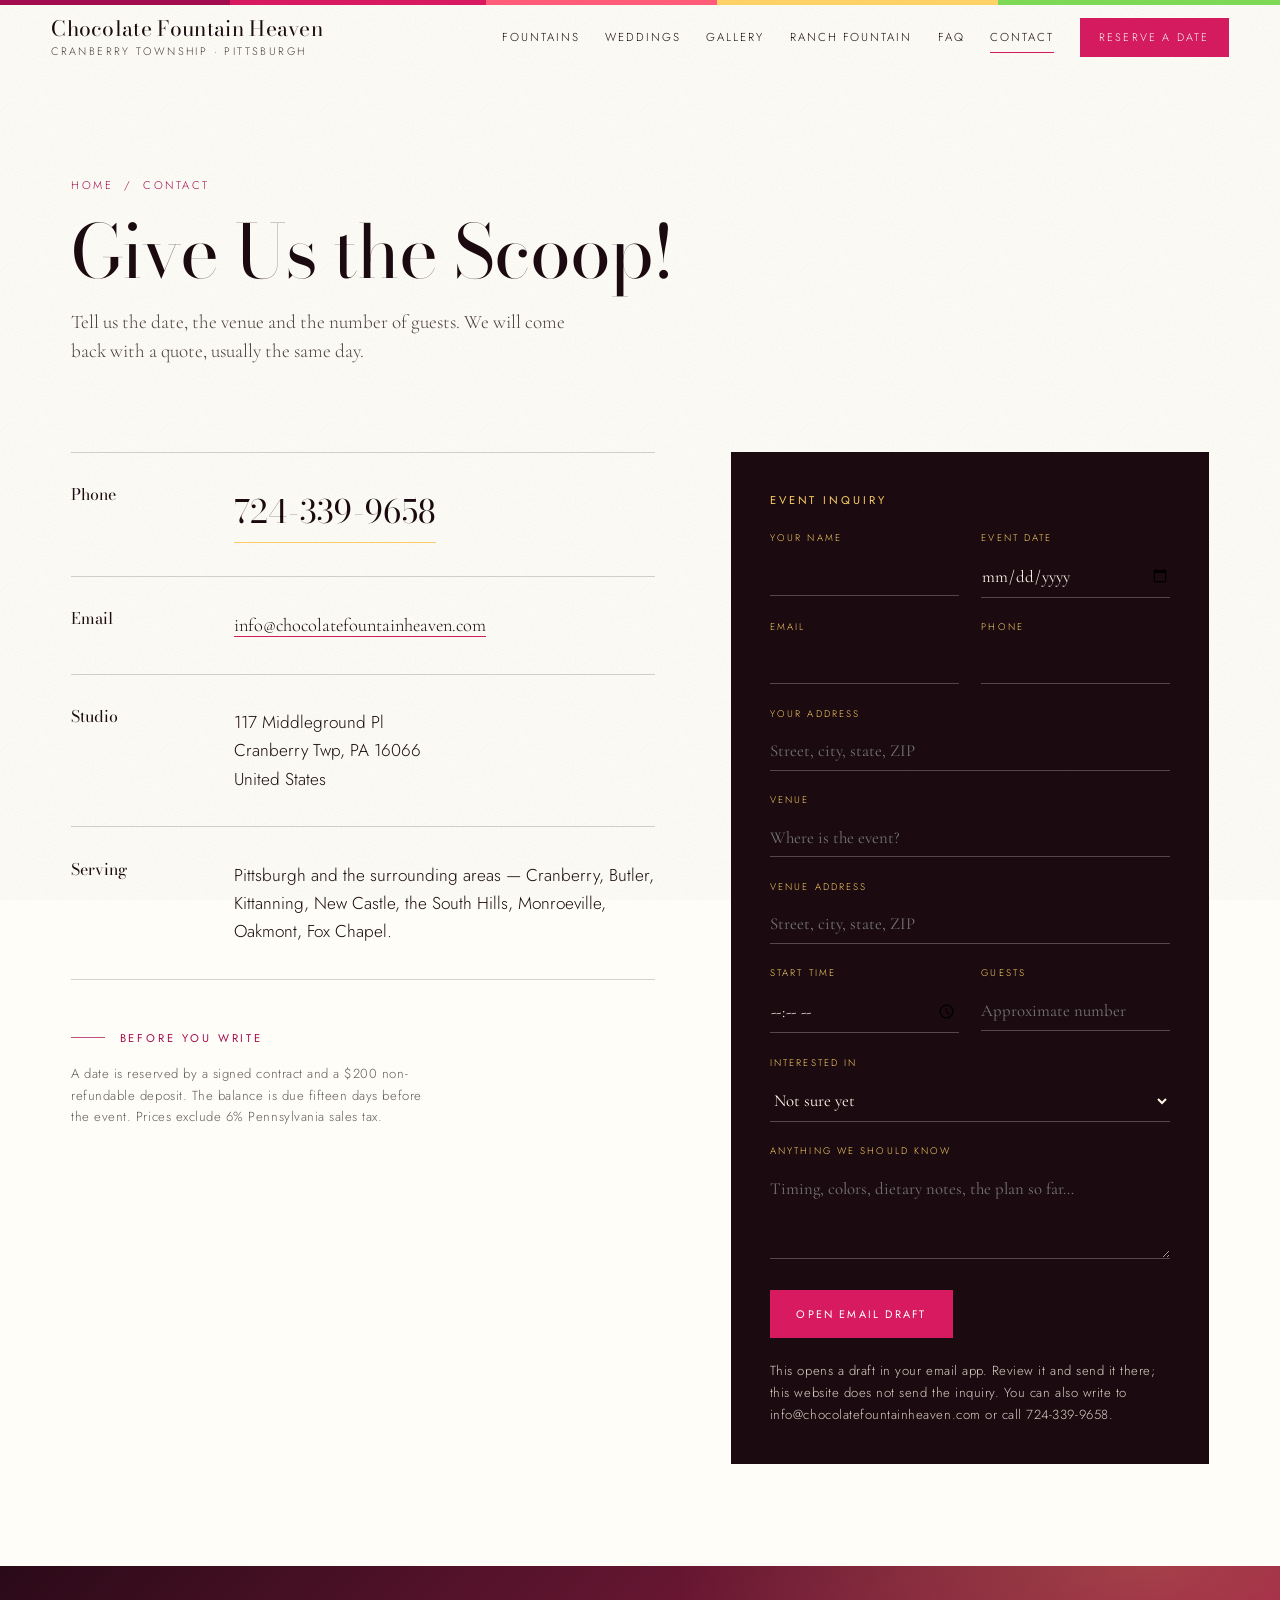
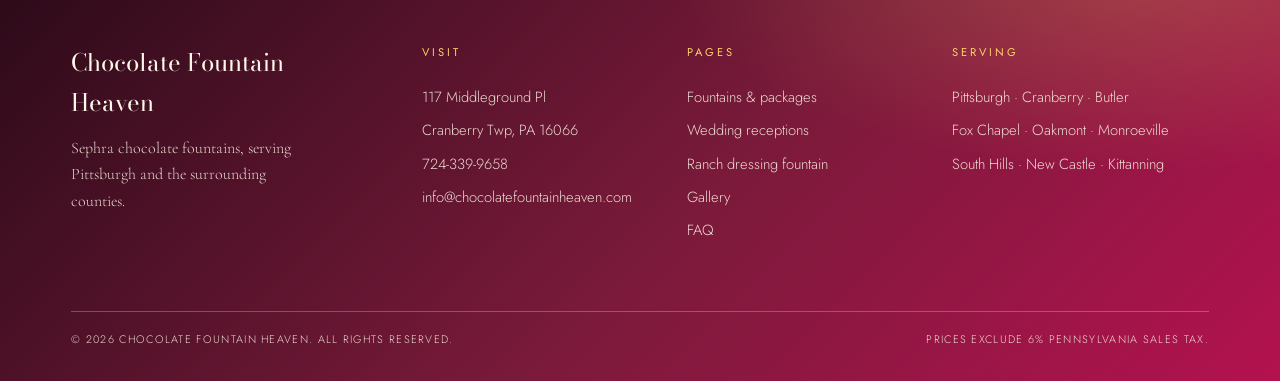
==== site/contact.html @ 4e839f83 "Merge 69d75526458b304c15969061188a8caf6bde8b10 into a447d4524aa6b1aab81d67ff12139372a838a7bb" ====
<!DOCTYPE html>
<html lang="en">
<head>
<meta charset="utf-8">
<meta name="viewport" content="width=device-width, initial-scale=1">
<title>Contact — Chocolate Fountain Heaven, Cranberry Township PA</title>
<meta name="description" content="Call 724-339-9658 or write to info@chocolatefountainheaven.com. 117 Middleground Pl, Cranberry Twp, PA 16066. Reserve a date with a signed contract and $200 deposit.">
<link rel="preconnect" href="https://fonts.googleapis.com">
<link rel="preconnect" href="https://fonts.gstatic.com" crossorigin>
<link href="https://fonts.googleapis.com/css2?family=Bodoni+Moda:ital,opsz,wght@0,6..96,400;0,6..96,500;1,6..96,400&family=Cormorant+Garamond:ital,wght@0,300;0,400;1,300;1,400&family=Jost:wght@300;400;500&display=swap" rel="stylesheet">
<link rel="stylesheet" href="css/style.css">
<link rel="stylesheet" href="css/style-2.0.css">
<link rel="stylesheet" href="css/style-2.1.css">
<link rel="icon" href="data:image/svg+xml,%3Csvg xmlns='http://www.w3.org/2000/svg' viewBox='0 0 64 64'%3E%3Crect width='64' height='64' fill='%23150d09'/%3E%3Cpath d='M32 12c8 0 14 6 14 13s-6 12-14 12-14-5-14-12 6-13 14-13zm0 6c-4 0-8 3-8 7s4 6 8 6 8-2 8-6-4-7-8-7zm0 16c5 0 9 2 9 2v16H23V36s4-2 9-2z' fill='%23cfa46a'/%3E%3C/svg%3E">
</head>
<body>
<a class="skip" href="#main">Skip to content</a>

<header class="nav" id="nav">
  <a class="wordmark" href="index.html" aria-label="Chocolate Fountain Heaven, home">
    <b>Chocolate Fountain Heaven</b>
    <span>Cranberry Township &middot; Pittsburgh</span>
  </a>
  <nav class="nav__links" aria-label="Main">
    <a href="fountains.html">Fountains</a>
    <a href="weddings.html">Weddings</a>
    <a href="gallery.html">Gallery</a>
    <a href="ranch.html">Ranch Fountain</a>
    <a href="faq.html">FAQ</a>
    <a href="contact.html" aria-current="page">Contact</a>
    <a class="nav__cta" href="contact.html">Reserve a date</a>
  </nav>
  <button class="nav__toggle" aria-label="Open menu" aria-expanded="false"><span></span></button>
</header>

<div class="drawer" aria-hidden="true">
  <button class="drawer__close" aria-label="Close menu">&times;</button>
  <a href="index.html">Home</a>
  <a href="fountains.html">Fountains</a>
  <a href="weddings.html">Weddings</a>
  <a href="gallery.html">Gallery</a>
  <a href="ranch.html">Ranch Fountain</a>
  <a href="faq.html">FAQ</a>
  <a href="contact.html">Contact</a>
  <div class="drawer__meta">724-339-9658 &middot; info@chocolatefountainheaven.com</div>
</div>
<main id="main">
  <div class="wrap pagehead">
    <div class="crumbs"><a href="index.html">Home</a> &nbsp;/&nbsp; Contact</div>
    <h1>Give Us the Scoop!</h1>
    <p class="lede">Tell us the date, the venue and the number of guests. We will come back with a quote, usually the same day.</p>
  </div>
  <section class="section" style="padding-top:0">
    <div class="wrap cta" style="align-items:start">
      <div data-reveal>
        <div class="menu" style="border-top:1px solid var(--line)">
          <div class="menu__row menu__row--contact">
            <div class="menu__name" style="font-size:1rem">Phone</div>
            <div><a class="phone-big" href="tel:+17243399658" style="font-size:clamp(1.5rem,2.6vw,2rem)">724-339-9658</a></div>
          </div>
          <div class="menu__row menu__row--contact">
            <div class="menu__name" style="font-size:1rem">Email</div>
            <div><a href="mailto:info@chocolatefountainheaven.com" style="font-family:var(--serif);font-size:1.15rem;border-bottom:1px solid var(--brass)">info@chocolatefountainheaven.com</a></div>
          </div>
          <div class="menu__row menu__row--contact">
            <div class="menu__name" style="font-size:1rem">Studio</div>
            <div><p style="margin:0">117 Middleground Pl<br>Cranberry Twp, PA 16066<br>United States</p></div>
          </div>
          <div class="menu__row menu__row--contact">
            <div class="menu__name" style="font-size:1rem">Serving</div>
            <div><p style="margin:0">Pittsburgh and the surrounding areas &mdash; Cranberry, Butler, Kittanning, New Castle, the South Hills, Monroeville, Oakmont, Fox Chapel.</p></div>
          </div>
        </div>
        <div style="margin-top:2.4rem">
          <span class="eyebrow eyebrow--line">Before you write</span>
          <p class="small" style="margin-top:1rem;color:rgba(21,13,9,.68);max-width:46ch">A date is reserved by a signed contract and a $200 non-refundable deposit. The balance is due fifteen days before the event. Prices exclude 6% Pennsylvania sales tax.</p>
        </div>
      </div>

      <div data-reveal>
        <form class="form" data-mailto style="background:var(--ink);padding:clamp(1.6rem,3vw,2.6rem);color:var(--cream)">
          <span class="eyebrow" style="color:var(--brass-lt)">Event inquiry</span>
          <div class="form__row">
            <div class="field"><label for="c-name">Your name</label><input id="c-name" name="name" type="text" required></div>
            <div class="field"><label for="c-date">Event date</label><input id="c-date" name="date" type="date"></div>
          </div>
          <div class="form__row">
            <div class="field"><label for="c-email">Email</label><input id="c-email" name="email" type="email" required></div>
            <div class="field"><label for="c-phone">Phone</label><input id="c-phone" name="phone" type="tel"></div>
          </div>
          <div class="field"><label for="c-address">Your address</label><input id="c-address" name="address" type="text" placeholder="Street, city, state, ZIP"></div>
          <div class="field"><label for="c-venue">Venue</label><input id="c-venue" name="venue" type="text" placeholder="Where is the event?"></div>
          <div class="field"><label for="c-venue-address">Venue address</label><input id="c-venue-address" name="venue-address" type="text" placeholder="Street, city, state, ZIP"></div>
          <div class="form__row">
            <div class="field"><label for="c-start">Start time</label><input id="c-start" name="start-time" type="time"></div>
            <div class="field"><label for="c-guests">Guests</label><input id="c-guests" name="guests" type="text" placeholder="Approximate number"></div>
          </div>
          <div class="field"><label for="c-fountain">Interested in</label>
            <select id="c-fountain" name="fountain">
              <option>Not sure yet</option>
              <option>19&Prime; attended fountain</option>
              <option>19&Prime; cash &amp; carry</option>
              <option>34&Prime; attended fountain</option>
              <option>44&Prime; attended Majestic (six tier)</option>
              <option>19&Prime; Ranch Dressing Fountain</option>
            </select>
          </div>
          <div class="field"><label for="c-notes">Anything we should know</label><textarea id="c-notes" name="notes" placeholder="Timing, colors, dietary notes, the plan so far…"></textarea></div>
          <button class="btn btn--solid" type="submit" style="background:var(--brass);color:var(--paper)">Open email draft</button>
          <p class="small" data-form-note style="color:rgba(244,236,221,.78);margin:0">This opens a draft in your email app. Review it and send it there; this website does not send the inquiry. You can also write to info@chocolatefountainheaven.com or call 724-339-9658.</p>
        </form>
      </div>
    </div>
  </section>

</main>
<footer class="foot">
  <div class="wrap">
    <div class="foot__grid">
      <div class="foot__brand">
        <b>Chocolate Fountain Heaven</b>
        <p>Sephra chocolate fountains, serving Pittsburgh and the surrounding counties.</p>
      </div>
      <div>
        <h4>Visit</h4>
        <ul>
          <li>117 Middleground Pl</li>
          <li>Cranberry Twp, PA 16066</li>
          <li><a href="tel:+17243399658">724-339-9658</a></li>
          <li><a href="mailto:info@chocolatefountainheaven.com">info@chocolatefountainheaven.com</a></li>
        </ul>
      </div>
      <div>
        <h4>Pages</h4>
        <ul>
          <li><a href="fountains.html">Fountains &amp; packages</a></li>
          <li><a href="weddings.html">Wedding receptions</a></li>
          <li><a href="ranch.html">Ranch dressing fountain</a></li>
          <li><a href="gallery.html">Gallery</a></li>
          <li><a href="faq.html">FAQ</a></li>
        </ul>
      </div>
      <div>
        <h4>Serving</h4>
        <ul>
          <li>Pittsburgh &middot; Cranberry &middot; Butler</li>
          <li>Fox Chapel &middot; Oakmont &middot; Monroeville</li>
          <li>South Hills &middot; New Castle &middot; Kittanning</li>
        </ul>
      </div>
    </div>
    <div class="foot__bar">
      <span>&copy; <span data-year>2026</span> Chocolate Fountain Heaven. All rights reserved.</span>
      <span>Prices exclude 6% Pennsylvania sales tax.</span>
    </div>
  </div>
</footer>
<script src="js/main.js"></script>
</body>
</html>
---- site/css/style.css ----
/* ==========================================================================
   Chocolate Fountain Heaven — editorial redesign
   Palette: espresso ink, cream paper, brass hairlines, cherry accent.
   Type: Bodoni Moda (display) / Cormorant Garamond (serif) / Jost (sans).
   ========================================================================== */

:root {
  --ink:        #150d09;
  --ink-soft:   #2a1a12;
  --cocoa:      #43261a;
  --cream:      #f4ecdd;
  --paper:      #fbf7ef;
  --brass:      #86602e;
  --brass-lt:   #cfa46a;
  --wine:       #6a2b26;
  --line:       rgba(21, 13, 9, .16);
  --line-lt:    rgba(21, 13, 9, .08);
  --line-cream: rgba(244, 236, 221, .22);

  --display: "Bodoni Moda", "Didot", "Times New Roman", serif;
  --serif:   "Cormorant Garamond", Georgia, "Times New Roman", serif;
  --sans:    "Jost", "Helvetica Neue", Arial, sans-serif;

  --wrap: 1240px;
  --pad:  clamp(1.25rem, 4vw, 4.5rem);
  --ease: cubic-bezier(.22, .61, .36, 1);
}

*, *::before, *::after { box-sizing: border-box; }

html { -webkit-text-size-adjust: 100%; scroll-behavior: smooth; }

body {
  margin: 0;
  background: var(--paper);
  color: var(--ink);
  font-family: var(--sans);
  font-weight: 300;
  font-size: clamp(1rem, .55vw + .88rem, 1.075rem);
  line-height: 1.65;
  -webkit-font-smoothing: antialiased;
  overflow-x: hidden;
}

img { max-width: 100%; display: block; }
a { color: inherit; text-decoration: none; }

::selection { background: var(--brass); color: var(--paper); }

/* ---------- grain + paper texture ---------- */
body::after {
  content: "";
  position: fixed; inset: 0;
  pointer-events: none;
  z-index: 9998;
  opacity: .22;
  background-image: url("data:image/svg+xml;utf8,<svg xmlns='http://www.w3.org/2000/svg' width='160' height='160'><filter id='n'><feTurbulence type='fractalNoise' baseFrequency='.85' numOctaves='3'/><feColorMatrix type='saturate' values='0'/></filter><rect width='160' height='160' filter='url(%23n)' opacity='.55'/></svg>");
  mix-blend-mode: multiply;
}

/* ---------- type helpers ---------- */
.eyebrow {
  font-family: var(--sans);
  font-size: .68rem;
  font-weight: 400;
  letter-spacing: .26em;
  text-transform: uppercase;
  color: var(--brass);
}
.eyebrow--line { display: inline-flex; align-items: center; gap: .9rem; }
.eyebrow--line::before {
  content: ""; width: 34px; height: 1px; background: currentColor; opacity: .7;
}

h1, h2, h3, h4 { font-family: var(--display); font-weight: 400; margin: 0; letter-spacing: -.015em; }
h1 { font-size: clamp(2.7rem, 7.2vw, 6.2rem); line-height: .94; }
h2 { font-size: clamp(2rem, 3.9vw, 3.5rem); line-height: 1.02; }
h3 { font-size: clamp(1.35rem, 1.7vw, 1.75rem); line-height: 1.15; }
p  { margin: 0 0 1.15em; }
.lede { font-family: var(--serif); font-size: clamp(1.2rem, 1.5vw, 1.45rem); line-height: 1.5; font-weight: 300; }
.small { font-size: .82rem; letter-spacing: .04em; }

/* ---------- layout ---------- */
.wrap { width: 100%; max-width: var(--wrap); margin-inline: auto; padding-inline: var(--pad); }
.section { padding-block: clamp(3.5rem, 8vw, 8rem); position: relative; }
.section--tight { padding-block: clamp(2.5rem, 5vw, 4.5rem); }
.section--dark { background: var(--ink); color: var(--cream); }
.section--cream { background: var(--cream); }

/* chapter: number in a left rail, content right */
.chapter { display: grid; grid-template-columns: 110px minmax(0, 1fr); gap: clamp(1rem, 3vw, 3.5rem); align-items: start; }
.chapter__no {
  font-family: var(--display);
  font-size: clamp(2.6rem, 4vw, 3.6rem);
  line-height: 1;
  color: transparent;
  -webkit-text-stroke: 1px var(--brass);
  opacity: .55;
  position: sticky; top: 110px;
}
.section--dark .chapter__no { -webkit-text-stroke-color: var(--brass-lt); opacity: .7; }
.chapter__head { display: flex; flex-wrap: wrap; align-items: baseline; gap: .5rem 1.4rem; margin-bottom: clamp(1.4rem, 2.5vw, 2.4rem); }
.chapter__head h2 { flex: 1 1 auto; }
.chapter__head .aside { font-family: var(--serif); font-style: italic; color: var(--cocoa); font-size: 1.05rem; }
.section--dark .chapter__head .aside { color: var(--brass-lt); }
.rule { height: 1px; background: var(--line); border: 0; margin: 0; }
.section--dark .rule { background: var(--line-cream); }

/* ---------- nav ---------- */
.nav {
  position: fixed; inset: 0 0 auto 0; z-index: 900;
  display: flex; align-items: center; justify-content: space-between;
  gap: 2rem;
  padding: 1.1rem var(--pad);
  border-bottom: 1px solid transparent;
  transition: background .4s var(--ease), border-color .4s var(--ease), padding .4s var(--ease);
  color: var(--cream);
}
.nav.is-stuck {
  background: rgba(251, 247, 239, .94);
  backdrop-filter: blur(14px) saturate(120%);
  border-bottom-color: var(--line);
  color: var(--ink);
  padding-block: .7rem;
}
.wordmark { display: flex; flex-direction: column; line-height: 1; }
.wordmark b {
  font-family: var(--display); font-weight: 400; font-size: 1.32rem;
  letter-spacing: .015em;
}
.wordmark span {
  font-size: .56rem; letter-spacing: .3em; text-transform: uppercase;
  margin-top: .45rem; opacity: .62;
}
.nav__links { display: flex; align-items: center; gap: clamp(.9rem, 2vw, 2rem); }
.nav__links a {
  font-size: .68rem; letter-spacing: .17em; text-transform: uppercase;
  padding-block: .35rem; position: relative;
}
.nav__links a::after {
  content: ""; position: absolute; left: 0; right: 0; bottom: 0; height: 1px;
  background: var(--brass); transform: scaleX(0); transform-origin: left;
  transition: transform .45s var(--ease);
}
.nav__links a:hover::after, .nav__links a[aria-current="page"]::after { transform: scaleX(1); }
.nav__cta {
  border: 1px solid currentColor; padding: .62rem 1.15rem !important;
  font-size: .64rem !important; letter-spacing: .2em !important;
  transition: background .35s var(--ease), color .35s var(--ease), border-color .35s;
}
.nav__cta::after { display: none; }
.nav__cta:hover { background: var(--brass); border-color: var(--brass); color: var(--paper); }
.nav.is-stuck .nav__cta:hover { color: var(--paper); }
.nav__phone { font-family: var(--serif); font-size: .98rem; letter-spacing: .03em; }

.nav__toggle {
  display: none; width: 42px; height: 42px; border: 1px solid currentColor;
  background: none; color: inherit; cursor: pointer; padding: 0;
  align-items: center; justify-content: center;
}
.nav__toggle span { display: block; width: 18px; height: 1px; background: currentColor; position: relative; }
.nav__toggle span::before, .nav__toggle span::after {
  content: ""; position: absolute; left: 0; width: 18px; height: 1px; background: currentColor;
}
.nav__toggle span::before { top: -5px; }
.nav__toggle span::after  { top: 5px; }

.drawer {
  position: fixed; inset: 0; z-index: 950; background: var(--ink); color: var(--cream);
  display: flex; flex-direction: column; justify-content: center; gap: .4rem;
  padding: 2rem var(--pad);
  transform: translateY(-100%); visibility: hidden;
  transition: transform .5s var(--ease), visibility 0s .5s;
}
.drawer.is-open { transform: translateY(0); visibility: visible; transition: transform .5s var(--ease); }
.drawer a {
  font-family: var(--display); font-size: clamp(1.9rem, 7vw, 2.9rem);
  padding-block: .3rem; border-bottom: 1px solid var(--line-cream);
}
.drawer__close {
  position: absolute; top: 1.2rem; right: var(--pad);
  background: none; border: 0; color: var(--cream); font-size: 2rem; cursor: pointer;
}
.drawer__meta { margin-top: 2rem; font-family: var(--serif); font-size: 1.1rem; color: var(--brass-lt); }

/* ---------- hero ---------- */
.hero {
  position: relative; min-height: 100svh; display: flex; align-items: flex-end;
  color: var(--cream); overflow: hidden; background: var(--ink);
}
.hero__media { position: absolute; inset: 0; }
.hero__media img { width: 100%; height: 100%; object-fit: cover; object-position: 50% 42%; }
/* home hero: fading photo rotation (client request, STE-553) */
.hero__slides img { position: absolute; inset: 0; opacity: 0; transition: opacity .9s var(--ease); }
.hero__slides img.is-active { opacity: 1; }
@media (prefers-reduced-motion: reduce) { .hero__slides img { transition: none; } }
/* Two client photos are only 946-955 px wide. Stretched across a 1920 px
   screen they were enlarged about 2x and read as pixelated (STE-628). They
   stay in the rotation where they are sharp (phones, tablets) and sit out the
   wide-screen rotation until Gerra sends larger files. */
@media (min-width: 1080px) { .hero__slide--small { display: none; } }
.hero__media::after {
  content: ""; position: absolute; inset: 0;
  background:
    linear-gradient(100deg, rgba(15,8,5,.94) 0%, rgba(15,8,5,.82) 38%, rgba(15,8,5,.42) 66%, rgba(15,8,5,.55) 100%),
    radial-gradient(120% 90% at 80% 10%, rgba(166,124,66,.16), transparent 60%);
}
.hero__inner {
  position: relative; width: 100%; max-width: var(--wrap); margin-inline: auto;
  padding: 0 var(--pad) clamp(2rem, 5vw, 4rem);
  display: grid; grid-template-columns: minmax(0, 1fr) 220px; gap: 2rem; align-items: end;
}
.hero__copy { max-width: 42ch; padding-bottom: .5rem; }
.hero h1 { margin: .9rem 0 1.2rem; }
.hero h1 em { font-style: italic; color: var(--brass-lt); }
.hero p { color: rgba(244,236,221,.82); max-width: 40ch; }
.hero__actions { display: flex; flex-wrap: wrap; gap: .9rem 1.4rem; align-items: center; margin-top: 2rem; }

.hero__rail { border-left: 1px solid var(--line-cream); padding-left: 1.4rem; text-align: left; }
.hero__rail .mono { font-size: .6rem; letter-spacing: .3em; text-transform: uppercase; color: var(--brass-lt); }
.hero__rail p { font-family: var(--serif); font-size: .98rem; color: rgba(244,236,221,.6); margin-top: .7rem; }

.hero__strip {
  position: relative; border-top: 1px solid var(--line-cream);
  background: rgba(15,8,5,.55); backdrop-filter: blur(6px);
}
.hero__strip ul {
  max-width: var(--wrap); margin-inline: auto; padding: .95rem var(--pad);
  list-style: none; display: flex; flex-wrap: wrap; gap: .6rem 2.4rem; margin-block: 0;
  font-size: .62rem; letter-spacing: .22em; text-transform: uppercase;
  color: rgba(244,236,221,.55);
}
.hero__strip li { display: flex; align-items: center; gap: .7rem; }
.hero__strip li::before { content: ""; width: 4px; height: 4px; border-radius: 50%; background: var(--brass); }

/* ---------- buttons ---------- */
.btn {
  display: inline-flex; align-items: center; gap: .7rem;
  font-family: var(--sans); font-size: .68rem; letter-spacing: .2em;
  text-transform: uppercase; padding: .95rem 1.6rem;
  border: 1px solid var(--brass); color: var(--ink);
  background: transparent; cursor: pointer;
  transition: background .4s var(--ease), color .4s var(--ease), border-color .4s;
}
.btn:hover { background: var(--brass); color: var(--paper); }
.btn--solid { background: var(--brass); color: var(--paper); border-color: var(--brass); }
.btn--solid:hover { background: var(--wine); border-color: var(--wine); }
.btn--light { border-color: var(--line-cream); color: var(--cream); }
.btn--light:hover { background: var(--cream); color: var(--ink); border-color: var(--cream); }
.link-u {
  font-size: .7rem; letter-spacing: .2em; text-transform: uppercase;
  border-bottom: 1px solid var(--brass); padding-bottom: .35rem; color: var(--ink);
}
.link-u:hover { color: var(--wine); border-color: var(--wine); }
.section--dark .link-u { color: var(--brass-lt); border-color: var(--brass-lt); }

/* ---------- definition / pull quote ---------- */
.defn { display: grid; grid-template-columns: minmax(0,1fr) minmax(0,1.15fr); gap: clamp(2rem,6vw,6rem); align-items: center; }
.defn blockquote { margin: 0; }
.defn blockquote p {
  font-family: var(--serif); font-size: clamp(1.7rem, 3.2vw, 2.9rem);
  line-height: 1.22; font-weight: 300; letter-spacing: -.01em; margin: 0;
}
.defn blockquote em { color: var(--wine); }
.defn cite {
  display: block; margin-top: 1.6rem; font-family: var(--sans); font-style: normal;
  font-size: .64rem; letter-spacing: .26em; text-transform: uppercase; color: var(--brass);
}
.defn__body p:first-child::first-letter {
  font-family: var(--display); font-size: 3.4em; float: left; line-height: .82;
  padding: .12em .12em 0 0; color: var(--wine);
}

/* ---------- feature (image + text) ---------- */
.feature { display: grid; grid-template-columns: 1.05fr .95fr; gap: clamp(1.6rem, 5vw, 5rem); align-items: center; }
.feature--flip .feature__media { order: 2; }
.feature__media { position: relative; }
.feature__media img { width: 100%; height: clamp(340px, 52vw, 620px); object-fit: cover; }
.feature .feature__media--portrait img { height: auto; aspect-ratio: 4 / 5; object-fit: cover; }
@media (max-width: 820px) {
  .feature__media--portrait { max-width: 448px; margin-inline: auto; }
}
.feature__media::before {
  content: ""; position: absolute; inset: -14px -14px auto auto; width: 120px; height: 120px;
  border-top: 1px solid var(--brass); border-right: 1px solid var(--brass); z-index: 2;
}
.feature__cap {
  position: absolute; left: 0; bottom: 0; background: var(--paper);
  padding: .7rem 1.1rem; font-size: .6rem; letter-spacing: .22em; text-transform: uppercase;
  color: var(--cocoa);
}
.feature h2 { margin-bottom: 1.2rem; }
.feature h2 em { font-style: italic; color: var(--wine); }

/* ---------- stats / venue band ---------- */
.band { border-block: 1px solid var(--line); overflow: hidden; background: var(--cream); }
.band__track {
  display: flex; gap: 3.5rem; white-space: nowrap; padding-block: 1.05rem;
  animation: slide 42s linear infinite;
  font-family: var(--serif); font-size: .95rem; letter-spacing: .16em;
  text-transform: uppercase; color: var(--cocoa); opacity: .78;
}
.band__track span { display: inline-flex; align-items: center; gap: 3.5rem; }
.band__track span::after { content: "·"; color: var(--brass); }
@keyframes slide { from { transform: translateX(0); } to { transform: translateX(-50%); } }
@media (prefers-reduced-motion: reduce) { .band__track { animation: none; } }

/* ---------- menu list (fountains) ---------- */
.menu { border-top: 1px solid var(--line); }
.menu__row {
  display: grid; grid-template-columns: minmax(0, .95fr) minmax(0, 1.35fr) auto;
  gap: clamp(1rem, 3vw, 3rem); align-items: start;
  padding: clamp(1.3rem, 2.6vw, 2.1rem) 0;
  border-bottom: 1px solid var(--line);
  transition: background .4s var(--ease), padding-left .4s var(--ease);
}
.menu__row:hover { background: rgba(166,124,66,.055); padding-left: 1rem; }
.menu__name { font-family: var(--display); font-size: clamp(1.2rem, 1.9vw, 1.6rem); line-height: 1.1; }
.menu__name small {
  display: block; font-family: var(--sans); font-size: .58rem; letter-spacing: .24em;
  text-transform: uppercase; color: var(--brass); margin-top: .55rem;
}
.menu__desc { font-size: .95rem; color: rgba(21,13,9,.78); margin: 0; }
.menu__price { font-family: var(--serif); font-style: italic; font-size: 1.25rem; white-space: nowrap; color: var(--wine); }

/* ---------- dipper menu ---------- */
.dippers { columns: 2; column-gap: clamp(2rem, 6vw, 5rem); }
.dippers ul { list-style: none; margin: 0; padding: 0; }
.dippers li {
  display: flex; align-items: baseline; gap: .5rem;
  font-family: var(--serif); font-size: 1.12rem; padding-block: .5rem;
  border-bottom: 1px solid var(--line-lt); break-inside: avoid;
}
.dippers li::after { content: ""; flex: 1; border-bottom: 1px dotted rgba(21,13,9,.25); order: 2; }
.dippers li span:last-child { order: 3; font-family: var(--sans); font-size: .62rem; letter-spacing: .2em; text-transform: uppercase; color: var(--brass); }
.dippers li span:first-child { order: 1; }

/* ---------- steps ---------- */
.steps { display: grid; grid-template-columns: repeat(4, 1fr); border-top: 1px solid var(--line-cream); }
.steps > div { padding: 2rem 1.6rem 2.2rem 0; border-right: 1px solid var(--line-cream); }
.steps > div:last-child { border-right: 0; }
.steps .n { font-family: var(--serif); font-style: italic; font-size: 1.05rem; color: var(--brass-lt); }
.steps h3 { margin: .8rem 0 .7rem; color: var(--cream); }
.steps p { font-size: .9rem; color: rgba(244,236,221,.66); margin: 0; }

/* ---------- gallery ---------- */
/* A strict 4:5 plate rhythm, with two wide plates for the eye to rest on.
   Every photograph is cropped by the same rule, so mismatched phone photos
   stop fighting each other on the page. */
.plates { display: grid; grid-template-columns: repeat(3, minmax(0, 1fr)); grid-auto-flow: dense; gap: clamp(.9rem, 2vw, 1.8rem); }
.plates figure { margin: 0; position: relative; }
.plates .plate { position: relative; overflow: hidden; cursor: zoom-in; aspect-ratio: 4 / 5; background: var(--cream); }
.plates .plate--wide { grid-column: span 2; aspect-ratio: 8 / 5; }
.plates img { width: 100%; height: 100%; object-fit: cover; transition: transform 1.2s var(--ease), filter .6s var(--ease); }
.plates .plate:hover img { transform: scale(1.035); }
.plates figcaption {
  display: flex; align-items: baseline; justify-content: space-between; gap: 1rem;
  padding-top: .7rem;
  font-size: .56rem; letter-spacing: .22em; text-transform: uppercase; color: var(--brass);
}
.plates figcaption span:last-child { color: rgba(21,13,9,.42); letter-spacing: .12em; }

/* contact page: label/value rows that must collapse on small screens */
.menu__row--contact { grid-template-columns: 140px minmax(0, 1fr); gap: 1.4rem; }
.menu__row--contact a { overflow-wrap: anywhere; }

@media (max-width: 820px) {
  .plates { grid-template-columns: repeat(2, minmax(0, 1fr)); }
  .plates .plate--wide { grid-column: span 2; }
  .menu__row--contact { grid-template-columns: 1fr; gap: .35rem; }
}
@media (max-width: 520px) {
  .plates { grid-template-columns: 1fr; }
  .plates .plate--wide { grid-column: auto; aspect-ratio: 4 / 5; }
}

/* lightbox */
.lb { position: fixed; inset: 0; z-index: 990; background: rgba(12,7,4,.95); display: none; align-items: center; justify-content: center; padding: 4vw; }
.lb.is-open { display: flex; }
.lb img { max-width: 100%; max-height: 86vh; object-fit: contain; }
.lb button { position: absolute; background: none; border: 0; color: var(--cream); font-size: 2.2rem; cursor: pointer; font-family: var(--serif); }
.lb__close { top: 1.4rem; right: 1.8rem; }
.lb__prev  { left: 1.4rem; top: 50%; transform: translateY(-50%); }
.lb__next  { right: 1.4rem; top: 50%; transform: translateY(-50%); }

/* ---------- FAQ ---------- */
.faq { display: grid; grid-template-columns: minmax(0, .8fr) minmax(0, 1.6fr); gap: clamp(2rem, 6vw, 6rem); align-items: start; }
.faq__side { position: sticky; top: 120px; }
.faq__side h2 { margin-bottom: 1rem; }
.faq__item { border-top: 1px solid var(--line); padding: 1.7rem 0; display: grid; grid-template-columns: 56px minmax(0,1fr); gap: 1rem; }
.faq__item:last-child { border-bottom: 1px solid var(--line); }
.faq__item .q-n { font-family: var(--serif); font-style: italic; color: var(--brass); font-size: 1rem; }
.faq__item h3 { margin-bottom: .7rem; }
.faq__item p { font-size: .95rem; color: rgba(21,13,9,.78); margin: 0; }

/* ---------- CTA / contact ---------- */
.cta { display: grid; grid-template-columns: 1.1fr .9fr; gap: clamp(2rem, 6vw, 6rem); align-items: end; }
.cta h2 { font-size: clamp(2.2rem, 5vw, 4.2rem); line-height: .98; }
.cta h2 em { font-style: italic; color: var(--brass-lt); }
.phone-big {
  font-family: var(--display); font-size: clamp(1.7rem, 3.4vw, 2.6rem);
  letter-spacing: .01em; display: inline-block; border-bottom: 1px solid var(--brass);
  padding-bottom: .15rem;
}
.phone-big:hover { color: var(--brass-lt); }

/* ---------- form ---------- */
.form { display: grid; gap: 1.4rem; }
.form__row { display: grid; grid-template-columns: 1fr 1fr; gap: 1.4rem; }
.field { position: relative; }
.field label {
  display: block; font-size: .6rem; letter-spacing: .22em; text-transform: uppercase;
  color: var(--brass); margin-bottom: .55rem;
}
.field input, .field textarea, .field select {
  width: 100%; background: transparent; border: 0; border-bottom: 1px solid var(--line-cream);
  color: var(--cream); font-family: var(--serif); font-size: 1.05rem; padding: .55rem 0;
  outline: none; border-radius: 0;
}
.field select option { color: var(--ink); }
.field input:focus, .field textarea:focus, .field select:focus { border-bottom-color: var(--brass-lt); }
.field textarea { min-height: 90px; resize: vertical; }
.form .btn { justify-self: start; }

/* ---------- footer ---------- */
.foot { background: var(--ink); color: rgba(244,236,221,.72); padding-block: clamp(3rem,6vw,5rem) 2rem; }
.foot__grid { display: grid; grid-template-columns: 1.4fr 1fr 1fr 1.2fr; gap: clamp(2rem,4vw,4rem); }
.foot h4 { font-family: var(--sans); font-size: .6rem; letter-spacing: .26em; text-transform: uppercase; color: var(--brass-lt); margin-bottom: 1.2rem; font-weight: 400; }
.foot ul { list-style: none; margin: 0; padding: 0; }
.foot li { padding-block: .28rem; font-size: .92rem; }
.foot a:hover { color: var(--brass-lt); }
.foot__brand b { font-family: var(--display); font-size: 1.5rem; font-weight: 400; color: var(--cream); display: block; }
.foot__brand p { font-family: var(--serif); font-size: 1rem; margin-top: .8rem; max-width: 30ch; }
.foot__bar {
  margin-top: clamp(2.5rem,5vw,4rem); padding-top: 1.2rem; border-top: 1px solid var(--line-cream);
  display: flex; flex-wrap: wrap; justify-content: space-between; gap: .8rem;
  font-size: .62rem; letter-spacing: .12em; text-transform: uppercase; color: rgba(244,236,221,.45);
}

/* ---------- page head (inner pages) ---------- */
.pagehead { padding-top: clamp(8rem, 14vw, 11rem); padding-bottom: clamp(2.5rem,5vw,4rem); }
.pagehead h1 { font-size: clamp(2.4rem, 6vw, 4.6rem); max-width: 22ch; }
.pagehead .lede { max-width: 56ch; margin-top: 1.4rem; color: rgba(21,13,9,.75); }
.crumbs { font-size: .6rem; letter-spacing: .22em; text-transform: uppercase; color: var(--brass); margin-bottom: 1.4rem; }
.crumbs a:hover { color: var(--wine); }

/* ---------- reveal ---------- */
[data-reveal] { opacity: 0; transform: translateY(18px); transition: opacity 1s var(--ease), transform 1s var(--ease); }
[data-reveal].is-in { opacity: 1; transform: none; }
@media (prefers-reduced-motion: reduce) {
  [data-reveal] { opacity: 1; transform: none; transition: none; }
  html { scroll-behavior: auto; }
}

/* ---------- responsive ---------- */
@media (max-width: 1080px) {
  .nav__links { display: none; }
  .nav__toggle { display: inline-flex; }
  .hero__inner { grid-template-columns: 1fr; }
  .hero__rail { display: none; }
  .steps { grid-template-columns: repeat(2, 1fr); }
  .steps > div:nth-child(2) { border-right: 0; }
  .steps > div { border-bottom: 1px solid var(--line-cream); }
  .foot__grid { grid-template-columns: 1fr 1fr; }
}
@media (max-width: 820px) {
  .chapter { grid-template-columns: 1fr; }
  .chapter__no { position: static; font-size: 2rem; margin-bottom: .4rem; }
  .defn, .feature, .cta, .faq { grid-template-columns: 1fr; }
  .feature--flip .feature__media { order: 0; }
  .feature__media img { height: 62vw; }
  .menu__row { grid-template-columns: 1fr; gap: .55rem; }
  .menu__price { margin-top: .4rem; }
  .masonry { columns: 2; }
  .faq__side { position: static; }
  .dipper, .dippers { columns: 1; }
  .dippers { columns: 1; }
  .hero__strip ul { font-size: .56rem; gap: .5rem 1.2rem; }
}
@media (max-width: 520px) {
  .masonry { columns: 1; }
  .foot__grid { grid-template-columns: 1fr; }
  .form__row { grid-template-columns: 1fr; }
  .steps { grid-template-columns: 1fr; }
  .steps > div { border-right: 0; }
}

/* ---------- legibility pass (QA 2026-11) ----------
   Header sat cream-on-cream on every inner page because .nav defaults to
   var(--cream); only the home hero is dark enough. Default to ink and opt
   into the over-hero treatment per page. */
.nav { color: var(--ink); }
.nav.nav--over { color: var(--cream); }
.nav.nav--over.is-stuck { color: var(--ink); }
.nav.nav--over .nav__toggle { border-color: currentColor; }

/* Micro-labels were rendering at 8.96-9.92px, below a comfortable floor. */
.wordmark span { font-size: .68rem; letter-spacing: .22em; opacity: .78; }
.nav__links a { font-size: .72rem; }
.nav__cta { font-size: .68rem !important; }
.hero__rail .mono,
.hero__strip ul,
.label, .eyebrow,
.crumbs,
.foot h4,
.menu__label,
.dippers li span:last-child,
.detail__label { font-size: .7rem !important; }
.foot__legal { font-size: .68rem; color: rgba(244, 236, 221, .62); }
.hero__rail p { color: rgba(244, 236, 221, .72); }
.section--dark .steps p { color: rgba(244, 236, 221, .74); }

/* Skip link: inline left:-9999px never came back on focus. */
.skip {
  position: fixed; top: .6rem; left: .6rem; z-index: 1000;
  transform: translateY(-160%);
  background: var(--ink); color: var(--cream);
  padding: .6rem 1rem; font-size: .74rem; letter-spacing: .12em;
  text-transform: uppercase; text-decoration: none;
  transition: transform .2s var(--ease);
}
.skip:focus-visible { transform: translateY(0); }
---- site/css/style-2.0.css ----
/* ==========================================================================
   Chocolate Fountain Heaven — Design 2.0 “Confectionery Editorial”
   Load after style.css. A deliberate colour refresh for Mike's review:
   richer chocolate, berry and champagne, with pistachio and rose accents.
   Keeps the original editorial structure, type scale, navigation and JS.
   ========================================================================== */

:root {
  --ink:          #1e0f0b;
  --ink-soft:     #2e1711;
  --cocoa:        #5b2a1c;
  --cream:        #fff4e6;
  --paper:        #fffbf2;
  --brass:        #b3154e;   /* berry is the new action / label colour */
  --brass-lt:     #e7b45b;   /* champagne reads on chocolate */
  --wine:         #8e1f4b;
  --berry:        #b3154e;
  --berry-deep:   #8e1f4b;
  --strawberry:   #f05a7a;
  --champagne:    #e7b45b;
  --pistachio:    #7fae6e;
  --pistachio-deep:#4e7a45;
  --rose:         #f9d8e0;
  --berry-soft:   #fbe3ea;
  --pistachio-soft:#ddebdc;
  --champagne-soft:#f7e6b8;
  --line:         rgba(30, 15, 11, .18);
  --line-lt:      rgba(30, 15, 11, .09);
  --line-cream:   rgba(255, 244, 230, .26);
}

::selection { background: var(--berry); color: var(--paper); }

/* A four-colour ribbon runs across the very top of every page. */
body::before {
  content: "";
  position: fixed; inset: 0 0 auto 0;
  height: 5px;
  z-index: 9999;
  background: linear-gradient(90deg,
    var(--berry) 0 25%,
    var(--strawberry) 25% 50%,
    var(--champagne) 50% 75%,
    var(--pistachio) 75% 100%);
}

/* ---------- navigation ---------- */
.nav.is-stuck { background: rgba(255, 251, 242, .94); }
.nav__links a::after { background: var(--berry); }
.nav__cta {
  border-color: var(--berry);
  background: var(--berry);
  color: var(--paper);
}
.nav__cta:hover,
.nav.is-stuck .nav__cta:hover {
  background: var(--berry-deep);
  border-color: var(--berry-deep);
  color: var(--paper);
}
.nav.nav--over .nav__cta {
  border-color: var(--champagne);
  background: transparent;
  color: var(--cream);
}
.nav.nav--over .nav__cta:hover {
  background: var(--champagne);
  border-color: var(--champagne);
  color: var(--ink);
}

/* ---------- hero: chocolate and berry, with a champagne glow ---------- */
.hero {
  background:
    radial-gradient(100% 80% at 80% 10%, rgba(231, 180, 91, .20), transparent 55%),
    linear-gradient(145deg, #1e0f0b 0%, #3b1714 42%, #8e1f4b 100%);
}
.hero__media::after {
  background:
    linear-gradient(100deg, rgba(30,15,11,.95) 0%, rgba(30,15,11,.80) 36%, rgba(142,31,75,.56) 64%, rgba(30,15,11,.70) 100%),
    radial-gradient(120% 90% at 82% 12%, rgba(231,180,91,.26), transparent 62%);
}
.hero .eyebrow { color: var(--champagne); }
.hero h1 em { color: var(--champagne); }
.hero__rail { border-left-color: var(--line-cream); }
.hero__rail .mono { color: var(--champagne); }
.hero__strip {
  border-top-color: var(--line-cream);
  background: linear-gradient(90deg, #6f1a39 0%, var(--berry-deep) 55%, var(--berry) 100%);
}
.hero__strip ul { color: var(--cream); }
.hero__strip li::before { background: var(--champagne); }
.hero__actions .btn--solid { border-color: var(--champagne); background: var(--champagne); color: var(--ink); }
.hero__actions .btn--solid:hover { border-color: var(--strawberry); background: var(--strawberry); color: var(--ink); }

/* ---------- section rhythm ---------- */
.band { background: var(--champagne-soft); border-block-color: rgba(30,15,11,.12); }
.band__track { color: var(--berry-deep); opacity: .9; }
.band__track span::after { color: var(--berry); }

#fountains { background: var(--paper); }
#dippers   { background: var(--pistachio-soft); }
#how       { background: linear-gradient(135deg, #1e0f0b 0%, #6f1a39 55%, var(--berry-deep) 100%); }
#ranch     { background: var(--rose); }
#music     { background: var(--champagne-soft); }
#faq       { background: var(--cream); }
#book      { background: linear-gradient(135deg, #1e0f0b 0%, #6f1a39 55%, var(--berry-deep) 100%); }

/* ---------- labels, rules and chapter numbers ---------- */
.eyebrow { color: var(--berry); }
.section--dark .eyebrow { color: var(--champagne); }
.chapter__no { -webkit-text-stroke-color: var(--berry); }
.section--dark .chapter__no { -webkit-text-stroke-color: var(--champagne); }
.chapter__head .aside { color: var(--berry-deep); }
.section--dark .chapter__head .aside { color: var(--champagne); }
.rule { background: var(--line); }
.section--dark .rule { background: var(--line-cream); }

/* ---------- buttons and links ---------- */
.btn { border-color: var(--berry); color: var(--berry); }
.btn:hover { background: var(--berry); border-color: var(--berry); color: var(--paper); }
.btn--solid { background: var(--berry); border-color: var(--berry); color: var(--paper); }
.btn--solid:hover { background: var(--berry-deep); border-color: var(--berry-deep); color: var(--paper); }
.btn--light { border-color: var(--line-cream); color: var(--cream); }
.btn--light:hover { background: var(--cream); border-color: var(--cream); color: var(--ink); }
.link-u { color: var(--berry); border-color: var(--berry); }
.link-u:hover { color: var(--berry-deep); border-color: var(--berry-deep); }
.section--dark .link-u { color: var(--champagne); border-color: var(--champagne); }

/* ---------- menu, prices and gallery ---------- */
.menu__row:hover { background: var(--berry-soft); }
.menu__price { color: var(--berry); }
.menu__name small { color: var(--berry); }
.dippers li span:last-child { color: var(--berry); }
.dippers li::after { border-bottom-color: rgba(30,15,11,.28); }
.feature__cap { background: var(--berry); color: var(--paper); }
.feature__media::before { border-color: var(--champagne); }
.plates .plate { background: var(--berry-soft); border: 2px solid var(--line-lt); }
.plates figcaption { color: var(--berry); }
.plates figcaption span:last-child { color: rgba(30,15,11,.48); }
.faq__item .q-n { color: var(--berry); }
.crumbs { color: var(--berry); }
.crumbs a:hover { color: var(--berry-deep); }

/* ---------- steps on the berry band ---------- */
.steps { border-top-color: var(--line-cream); }
.steps > div { border-right-color: var(--line-cream); }
.steps .n { color: var(--champagne); }
.steps h3 { color: var(--cream); }
.steps p { color: rgba(255,244,230,.78); }

/* ---------- CTA and forms ---------- */
.cta h2 em { color: var(--champagne); }
.phone-big { border-color: var(--champagne); }
.phone-big:hover { color: var(--champagne); }
.field label { color: var(--champagne); }
.field input:focus,
.field textarea:focus,
.field select:focus { border-bottom-color: var(--champagne); }

/* ---------- footer ---------- */
.foot { background: #1e0f0b; color: rgba(255,244,230,.74); }
.foot h4 { color: var(--champagne); }
.foot a:hover { color: var(--strawberry); }
.foot__brand b { color: var(--cream); }
.foot__bar { color: rgba(255,244,230,.72); font-size: .68rem; }

/* ---------- page-head accents ---------- */
.pagehead h1 em { color: var(--berry); }
.pagehead .lede { color: rgba(30,15,11,.78); }

/* Dark sections use champagne as the primary action so the button does not
   disappear into the berry field. */
.section--dark .btn--solid {
  background: var(--champagne);
  border-color: var(--champagne);
  color: var(--ink);
}
.section--dark .btn--solid:hover {
  background: var(--strawberry);
  border-color: var(--strawberry);
  color: var(--ink);
}

/* Small print inside the berry CTA and dark contact panel needs a higher
   contrast than the original 50% cream. */
.section--dark .small,
.form .small {
  color: rgba(255,244,230,.82) !important;
}

/* ---------- reveal + reduced motion are inherited ---------- */

/* ---------- small-screen polish ---------- */
@media (max-width: 820px) {
  .nav__cta { background: var(--berry); color: var(--paper); }
}
---- site/css/style-2.1.css ----
/* ==========================================================================
   Chocolate Fountain Heaven — Design 2.1 “Brighter & Bolder”
   Load after style.css and style-2.0.css. Mike asked for the 2.0 direction
   to pop: brighter berry, hotter strawberry, brighter champagne and a fresher
   pistachio, with bolder colour blocks. The editorial structure, type, imagery,
   navigation and interaction layer stay exactly as they were.
   ========================================================================== */

:root {
  --ink:          #1b0b10;
  --ink-soft:     #2b1118;
  --cocoa:        #6b2a1c;
  --cream:        #fff8ea;
  --paper:        #fffdf8;

  --brass:        #d81b60;
  --brass-lt:     #ffd166;
  --wine:         #a30d4f;

  --berry:        #d81b60;
  --berry-deep:   #a30d4f;
  --berry-bright: #e01b63;
  --strawberry:   #ff5c7a;
  --champagne:    #ffd166;
  --pistachio:    #7ed957;
  --pistachio-deep:#4f8f3f;
  --rose:         #ffd9e4;
  --berry-soft:   #ffe3ec;
  --pistachio-soft:#e2f5da;
  --champagne-soft:#fff0c2;

  --line:         rgba(27, 11, 16, .18);
  --line-lt:      rgba(27, 11, 16, .09);
  --line-cream:   rgba(255, 248, 234, .26);
}

::selection { background: var(--berry); color: var(--paper); }

/* A brighter five-colour ribbon across the top of every page. */
body::before {
  background: linear-gradient(90deg,
    var(--berry-deep) 0 18%,
    var(--berry) 18% 38%,
    var(--strawberry) 38% 56%,
    var(--champagne) 56% 78%,
    var(--pistachio) 78% 100%);
}

/* ---------- navigation ---------- */
.nav.is-stuck { background: rgba(255, 253, 248, .95); }
.nav__links a::after { background: var(--berry); }
.nav__cta {
  border-color: var(--berry);
  background: var(--berry);
  color: var(--paper);
}
.nav__cta:hover,
.nav.is-stuck .nav__cta:hover {
  background: var(--berry-deep);
  border-color: var(--berry-deep);
  color: var(--paper);
}
.nav.nav--over .nav__cta {
  border-color: var(--champagne);
  background: var(--champagne);
  color: var(--ink);
}
.nav.nav--over .nav__cta:hover {
  background: var(--strawberry);
  border-color: var(--strawberry);
  color: var(--ink);
}

/* ---------- hero: brighter berry, champagne glow ---------- */
.hero {
  background:
    radial-gradient(100% 80% at 80% 10%, rgba(255, 209, 102, .34), transparent 55%),
    linear-gradient(145deg, #1b0b10 0%, #6b1a3a 42%, #b3124f 100%);
}
.hero__media::after {
  background:
    linear-gradient(100deg, rgba(27,11,16,.94) 0%, rgba(27,11,16,.78) 36%, rgba(179,18,79,.64) 64%, rgba(27,11,16,.68) 100%),
    radial-gradient(120% 90% at 82% 12%, rgba(255,209,102,.34), transparent 62%);
}
.hero .eyebrow { color: var(--champagne); }
.hero h1 em { color: var(--champagne); }
.hero__rail { border-left-color: var(--line-cream); }
.hero__rail .mono { color: var(--champagne); }
.hero__strip {
  border-top-color: var(--line-cream);
  background: linear-gradient(90deg, #7a1a3a 0%, var(--berry-deep) 48%, var(--berry) 76%, var(--berry-bright) 100%);
}
.hero__strip ul { color: var(--paper); }
.hero__strip li::before { background: var(--champagne); }
.hero__actions .btn--solid {
  border-color: var(--champagne);
  background: var(--champagne);
  color: var(--ink);
}
.hero__actions .btn--solid:hover {
  border-color: var(--strawberry);
  background: var(--strawberry);
  color: var(--ink);
}

/* ---------- section rhythm: brighter blocks ---------- */
.band {
  background: var(--champagne);
  border-block-color: rgba(27,11,16,.12);
}
.band__track { color: var(--berry-deep); opacity: .95; }
.band__track span::after { color: var(--berry); }

#fountains { background: var(--paper); }
#dippers   { background: var(--pistachio-soft); }
#how       { background: linear-gradient(135deg, #1b0b10 0%, #7a1a3a 55%, #b3124f 100%); }
#ranch     { background: var(--rose); }
#music     { background: var(--champagne-soft); }
#faq       { background: var(--cream); }
#book      { background: linear-gradient(135deg, #1b0b10 0%, #7a1a3a 55%, #b3124f 100%); }

/* ---------- labels, rules and chapter numbers ---------- */
.eyebrow { color: var(--berry-deep); }
.section--dark .eyebrow { color: var(--champagne); }
.chapter__no { -webkit-text-stroke-color: var(--berry); }
.section--dark .chapter__no { -webkit-text-stroke-color: var(--champagne); }
.chapter__head .aside { color: var(--berry-deep); }
.section--dark .chapter__head .aside { color: var(--champagne); }
.rule { background: var(--line); }
.section--dark .rule { background: var(--line-cream); }

/* ---------- buttons and links ---------- */
.btn { border-color: var(--berry); color: var(--berry-deep); }
.btn:hover { background: var(--berry); border-color: var(--berry); color: var(--paper); }
.btn--solid { background: var(--berry); border-color: var(--berry); color: var(--paper); }
.btn--solid:hover { background: var(--berry-deep); border-color: var(--berry-deep); color: var(--paper); }
.btn--light { border-color: var(--line-cream); color: var(--cream); }
.btn--light:hover { background: var(--cream); border-color: var(--cream); color: var(--ink); }
.link-u { color: var(--berry-deep); border-color: var(--berry); }
.link-u:hover { color: var(--berry); border-color: var(--berry-deep); }
.section--dark .link-u { color: var(--champagne); border-color: var(--champagne); }

/* ---------- menu, prices and gallery ---------- */
.menu__row:hover { background: var(--berry-soft); }
.menu__price { color: var(--berry-deep); }
.menu__name small { color: var(--berry-deep); }
.dippers li span:last-child { color: var(--berry-deep); }
.dippers li::after { border-bottom-color: rgba(27,11,16,.28); }
.feature__cap { background: var(--berry); color: var(--paper); }
.feature__media::before { border-color: var(--champagne); }
.plates .plate { background: var(--berry-soft); border: 2px solid var(--line-lt); }
.plates figcaption { color: var(--berry-deep); }
.plates figcaption span:last-child { color: rgba(27,11,16,.62); }
.faq__item .q-n { color: var(--berry); }
.crumbs { color: var(--berry-deep); }
.crumbs a:hover { color: var(--berry); }

/* ---------- steps on the berry band ---------- */
.steps { border-top-color: var(--line-cream); }
.steps > div { border-right-color: var(--line-cream); }
.steps .n { color: var(--champagne); }
.steps h3 { color: var(--cream); }
.steps p { color: rgba(255,248,234,.80); }

/* ---------- CTA and forms ---------- */
.cta h2 em { color: var(--champagne); }
.phone-big { border-color: var(--champagne); }
.phone-big:hover { color: var(--champagne); }
.field label { color: var(--champagne); }
.field input:focus,
.field textarea:focus,
.field select:focus { border-bottom-color: var(--champagne); }

/* ---------- footer: brighter berry gradient ---------- */
.foot {
  background:
    radial-gradient(60% 80% at 90% 0%, rgba(255,209,102,.22), transparent 62%),
    linear-gradient(135deg, #2a0a18 0%, #7a1a3a 55%, #b3124f 100%);
  color: rgba(255,248,234,.86);
}
.foot h4 { color: var(--champagne); }
.foot a:hover { color: var(--champagne); }
.foot__brand b { color: var(--cream); }
.foot__bar { color: rgba(255,248,234,.86); font-size: .68rem; }

/* ---------- page-head accents ---------- */
.pagehead h1 em { color: var(--berry); }
.pagehead .lede { color: rgba(27,11,16,.78); }

/* Dark sections use champagne as the primary action so the button does not
   disappear into the berry field. */
.section--dark .btn--solid {
  background: var(--champagne);
  border-color: var(--champagne);
  color: var(--ink);
}
.section--dark .btn--solid:hover {
  background: var(--strawberry);
  border-color: var(--strawberry);
  color: var(--ink);
}

/* Small print inside the berry CTA and dark contact panel needs a higher
   contrast than the original 50% cream. */
.section--dark .small,
.form .small {
  color: rgba(255,248,234,.84) !important;
}

/* ---------- small-screen polish ---------- */
@media (max-width: 820px) {
  .nav__cta { background: var(--berry); color: var(--paper); }
}
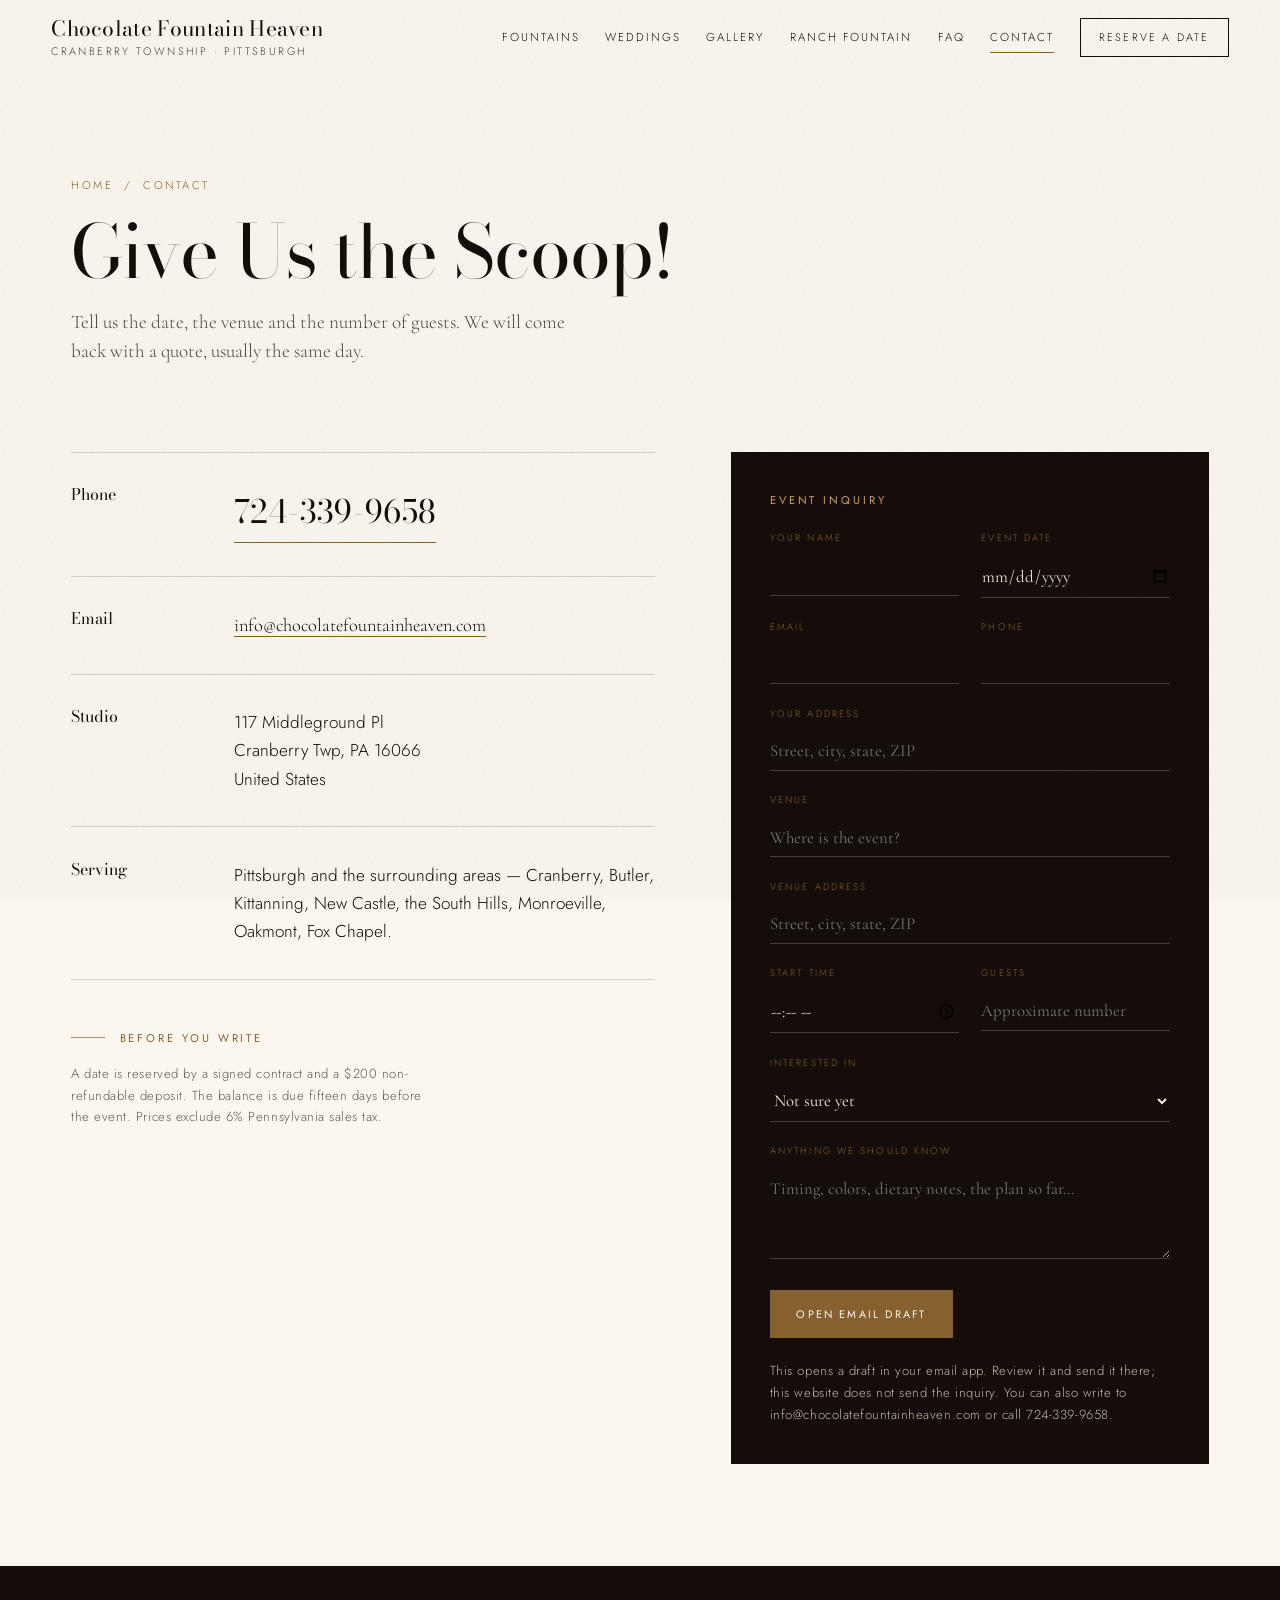
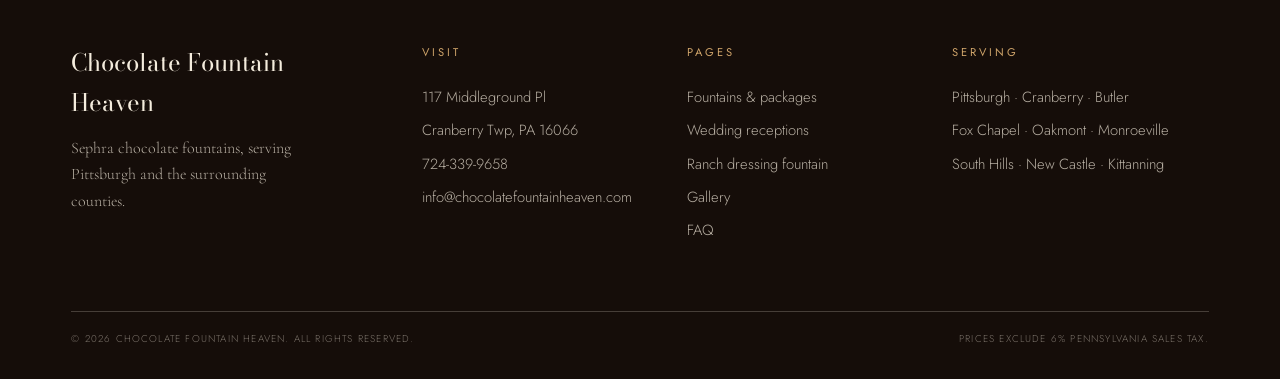
==== commit 2d726321: "fix(preview): remove Design 2.0/2.1 stylesheets (STE-644) Mike confirmed Design 2.1 was a prototype " ====
--- a/site/contact.html
+++ b/site/contact.html
@@ -9,8 +9,6 @@
 <link rel="preconnect" href="https://fonts.gstatic.com" crossorigin>
 <link href="https://fonts.googleapis.com/css2?family=Bodoni+Moda:ital,opsz,wght@0,6..96,400;0,6..96,500;1,6..96,400&family=Cormorant+Garamond:ital,wght@0,300;0,400;1,300;1,400&family=Jost:wght@300;400;500&display=swap" rel="stylesheet">
 <link rel="stylesheet" href="css/style.css">
-<link rel="stylesheet" href="css/style-2.0.css">
-<link rel="stylesheet" href="css/style-2.1.css">
 <link rel="icon" href="data:image/svg+xml,%3Csvg xmlns='http://www.w3.org/2000/svg' viewBox='0 0 64 64'%3E%3Crect width='64' height='64' fill='%23150d09'/%3E%3Cpath d='M32 12c8 0 14 6 14 13s-6 12-14 12-14-5-14-12 6-13 14-13zm0 6c-4 0-8 3-8 7s4 6 8 6 8-2 8-6-4-7-8-7zm0 16c5 0 9 2 9 2v16H23V36s4-2 9-2z' fill='%23cfa46a'/%3E%3C/svg%3E">
 </head>
 <body>
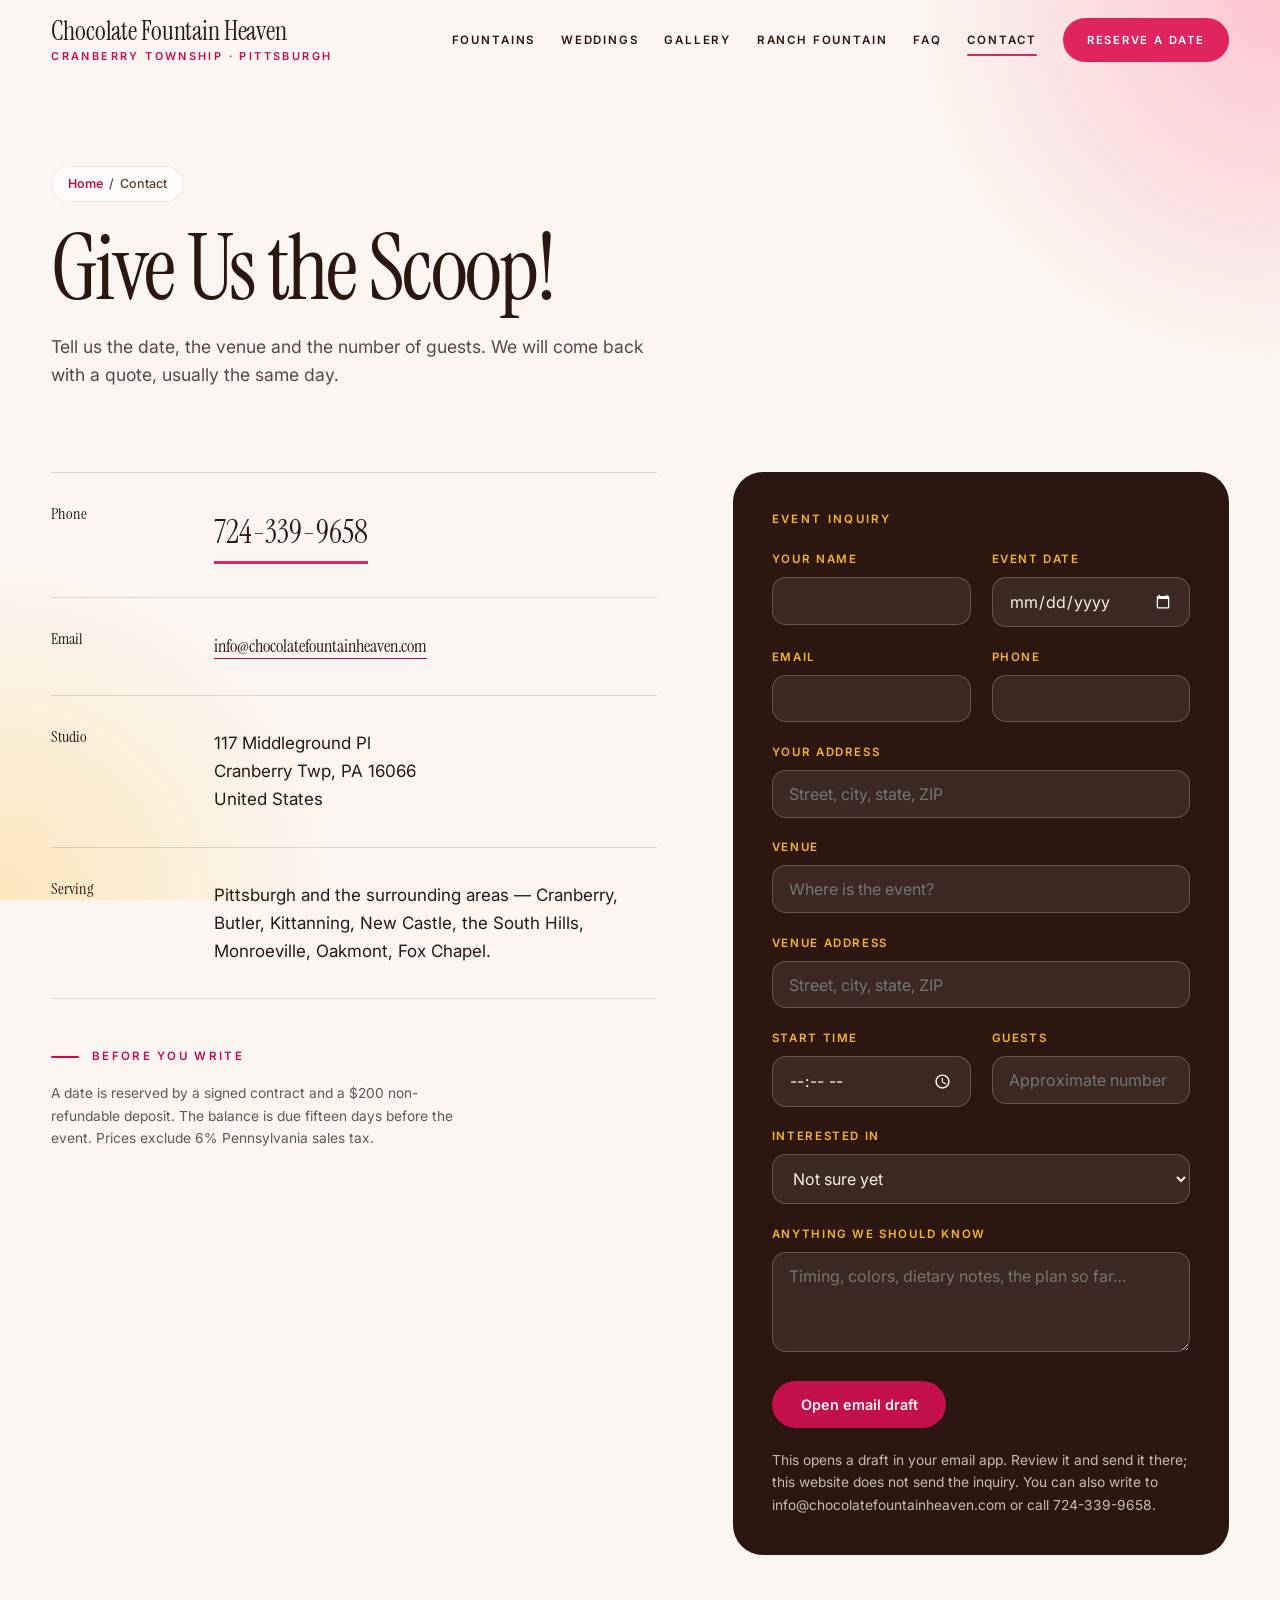
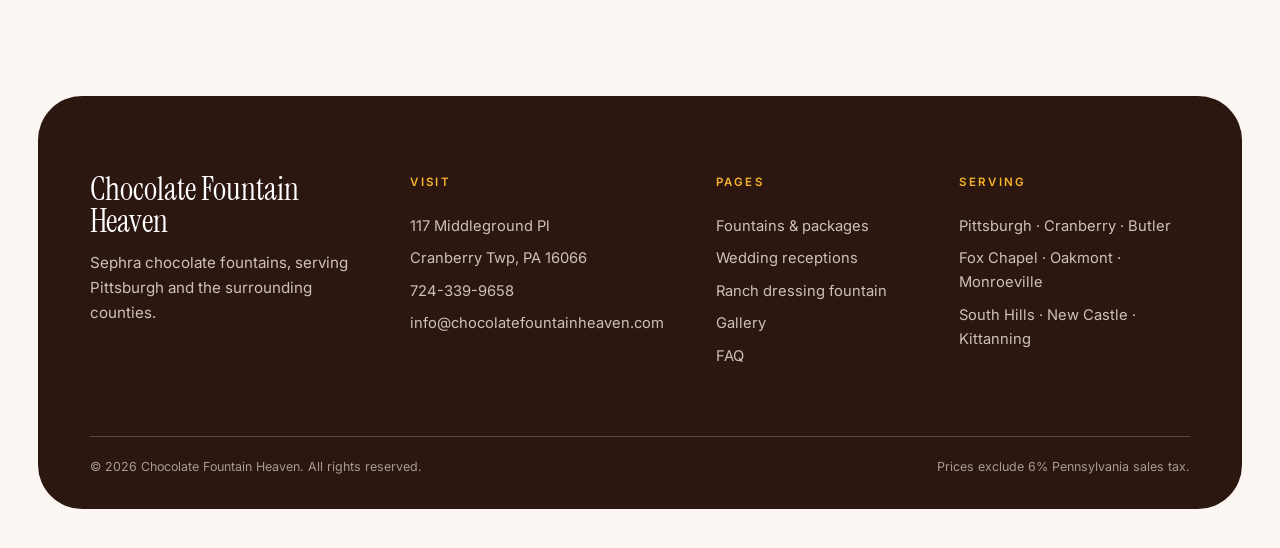
==== commit 16c88e97: "Redesign: Blush Modern (B2) look across all pages New stylesheet and motion layer on the existing ma" ====
--- a/site/contact.html
+++ b/site/contact.html
@@ -7,7 +7,7 @@
 <meta name="description" content="Call 724-339-9658 or write to info@chocolatefountainheaven.com. 117 Middleground Pl, Cranberry Twp, PA 16066. Reserve a date with a signed contract and $200 deposit.">
 <link rel="preconnect" href="https://fonts.googleapis.com">
 <link rel="preconnect" href="https://fonts.gstatic.com" crossorigin>
-<link href="https://fonts.googleapis.com/css2?family=Bodoni+Moda:ital,opsz,wght@0,6..96,400;0,6..96,500;1,6..96,400&family=Cormorant+Garamond:ital,wght@0,300;0,400;1,300;1,400&family=Jost:wght@300;400;500&display=swap" rel="stylesheet">
+<link href="https://fonts.googleapis.com/css2?family=Instrument+Serif:ital@0;1&family=Inter:wght@400;500;600&display=swap" rel="stylesheet">
 <link rel="stylesheet" href="css/style.css">
 <link rel="icon" href="data:image/svg+xml,%3Csvg xmlns='http://www.w3.org/2000/svg' viewBox='0 0 64 64'%3E%3Crect width='64' height='64' fill='%23150d09'/%3E%3Cpath d='M32 12c8 0 14 6 14 13s-6 12-14 12-14-5-14-12 6-13 14-13zm0 6c-4 0-8 3-8 7s4 6 8 6 8-2 8-6-4-7-8-7zm0 16c5 0 9 2 9 2v16H23V36s4-2 9-2z' fill='%23cfa46a'/%3E%3C/svg%3E">
 </head>
--- a/site/css/style.css
+++ b/site/css/style.css
@@ -1,522 +1,465 @@
 /* ==========================================================================
-   Chocolate Fountain Heaven — editorial redesign
-   Palette: espresso ink, cream paper, brass hairlines, cherry accent.
-   Type: Bodoni Moda (display) / Cormorant Garamond (serif) / Jost (sans).
+   Chocolate Fountain Heaven — "Blush Modern" design (B2)
+   Palette: cocoa ink, ivory paper, raspberry, gold, mint, lilac, blush.
+   Type: Instrument Serif (display) / Inter (text).
+   Class names are unchanged from the earlier editorial build so all page
+   copy stays as-is; only the look changed. No build step.
    ========================================================================== */
 
 :root {
-  --ink:        #150d09;
-  --ink-soft:   #2a1a12;
-  --cocoa:      #43261a;
-  --cream:      #f4ecdd;
-  --paper:      #fbf7ef;
-  --brass:      #86602e;
-  --brass-lt:   #cfa46a;
-  --wine:       #6a2b26;
-  --line:       rgba(21, 13, 9, .16);
-  --line-lt:    rgba(21, 13, 9, .08);
-  --line-cream: rgba(244, 236, 221, .22);
-
-  --display: "Bodoni Moda", "Didot", "Times New Roman", serif;
-  --serif:   "Cormorant Garamond", Georgia, "Times New Roman", serif;
-  --sans:    "Jost", "Helvetica Neue", Arial, sans-serif;
-
-  --wrap: 1240px;
+  --ink:        #2b1710;
+  --ink-soft:   #3b2219;
+  --cocoa:      #5a3a2e;
+  --cream:      #fbf1e6;
+  --paper:      #fbf6f1;
+  --blush:      #f3dcd3;
+  --brass:      #c40f4d;   /* accent text + lines: raspberry (AA on paper) */
+  --berry:      #e0245e;   /* accent fills */
+  --brass-lt:   #f7b32b;   /* accent on dark: gold */
+  --gold:       #f7b32b;
+  --mint:       #c9ebd2;
+  --lilac:      #e2d3f6;
+  --sun:        #ffe9b8;
+  --wine:       #b80c47;
+  --line:       rgba(43, 23, 16, .14);
+  --line-lt:    rgba(43, 23, 16, .08);
+  --line-cream: rgba(251, 241, 230, .22);
+
+  --display: "Instrument Serif", "Iowan Old Style", Georgia, serif;
+  --serif:   "Instrument Serif", Georgia, serif;
+  --sans:    "Inter", "Helvetica Neue", Arial, sans-serif;
+
+  --wrap: 1280px;
   --pad:  clamp(1.25rem, 4vw, 4.5rem);
-  --ease: cubic-bezier(.22, .61, .36, 1);
+  --r:    30px;
+  --ease: cubic-bezier(.2, .7, .2, 1);
 }
 
 *, *::before, *::after { box-sizing: border-box; }
-
-html { -webkit-text-size-adjust: 100%; scroll-behavior: smooth; }
-
+html { -webkit-text-size-adjust: 100%; scroll-behavior: smooth; overflow-x: hidden; }
 body {
-  margin: 0;
-  background: var(--paper);
-  color: var(--ink);
-  font-family: var(--sans);
-  font-weight: 300;
-  font-size: clamp(1rem, .55vw + .88rem, 1.075rem);
-  line-height: 1.65;
-  -webkit-font-smoothing: antialiased;
-  overflow-x: hidden;
-}
-
+  margin: 0; background: var(--paper); color: var(--ink);
+  font-family: var(--sans); font-weight: 400;
+  font-size: clamp(1rem, .4vw + .9rem, 1.0625rem); line-height: 1.65;
+  -webkit-font-smoothing: antialiased; overflow-x: hidden;
+}
 img { max-width: 100%; display: block; }
 a { color: inherit; text-decoration: none; }
-
-::selection { background: var(--brass); color: var(--paper); }
-
-/* ---------- grain + paper texture ---------- */
-body::after {
-  content: "";
-  position: fixed; inset: 0;
-  pointer-events: none;
-  z-index: 9998;
-  opacity: .22;
-  background-image: url("data:image/svg+xml;utf8,<svg xmlns='http://www.w3.org/2000/svg' width='160' height='160'><filter id='n'><feTurbulence type='fractalNoise' baseFrequency='.85' numOctaves='3'/><feColorMatrix type='saturate' values='0'/></filter><rect width='160' height='160' filter='url(%23n)' opacity='.55'/></svg>");
-  mix-blend-mode: multiply;
-}
-
-/* ---------- type helpers ---------- */
+::selection { background: var(--berry); color: #fff; }
+
+/* soft colour glows behind everything */
+body::before {
+  content: ""; position: fixed; inset: 0; z-index: -1; pointer-events: none;
+  background:
+    radial-gradient(520px 520px at 100% 0%, rgba(255, 157, 184, .55), transparent 70%),
+    radial-gradient(480px 480px at 0% 100%, rgba(255, 217, 138, .5), transparent 70%);
+}
+
+/* ---------- type ---------- */
 .eyebrow {
-  font-family: var(--sans);
-  font-size: .68rem;
-  font-weight: 400;
-  letter-spacing: .26em;
-  text-transform: uppercase;
-  color: var(--brass);
-}
-.eyebrow--line { display: inline-flex; align-items: center; gap: .9rem; }
-.eyebrow--line::before {
-  content: ""; width: 34px; height: 1px; background: currentColor; opacity: .7;
-}
-
-h1, h2, h3, h4 { font-family: var(--display); font-weight: 400; margin: 0; letter-spacing: -.015em; }
-h1 { font-size: clamp(2.7rem, 7.2vw, 6.2rem); line-height: .94; }
-h2 { font-size: clamp(2rem, 3.9vw, 3.5rem); line-height: 1.02; }
-h3 { font-size: clamp(1.35rem, 1.7vw, 1.75rem); line-height: 1.15; }
-p  { margin: 0 0 1.15em; }
-.lede { font-family: var(--serif); font-size: clamp(1.2rem, 1.5vw, 1.45rem); line-height: 1.5; font-weight: 300; }
-.small { font-size: .82rem; letter-spacing: .04em; }
+  font-family: var(--sans); font-size: .72rem; font-weight: 600;
+  letter-spacing: .2em; text-transform: uppercase; color: var(--brass);
+}
+.eyebrow--line { display: inline-flex; align-items: center; gap: .8rem; }
+.eyebrow--line::before { content: ""; width: 28px; height: 2px; border-radius: 2px; background: currentColor; }
+h1, h2, h3, h4 { font-family: var(--display); font-weight: 400; margin: 0; letter-spacing: -.02em; }
+h1 { font-size: clamp(3.2rem, 7.4vw, 7.25rem); line-height: .95; letter-spacing: -.03em; }
+h2 { font-size: clamp(2.4rem, 5vw, 5rem); line-height: 1; }
+h3 { font-size: clamp(1.6rem, 2.1vw, 2.1rem); line-height: 1.08; }
+h1 em, h2 em, h3 em { font-style: italic; color: var(--brass); }
+.hero h1 em, .section--dark h2 em, .cta h2 em, .pagehead h1 em {
+  background: linear-gradient(95deg, #ff6b94, #ffb347);
+  -webkit-background-clip: text; background-clip: text; color: transparent;
+}
+.hero h1 em { background: linear-gradient(95deg, #e0245e, #f7762b); -webkit-background-clip: text; background-clip: text; color: transparent; }
+p { margin: 0 0 1.15em; }
+.lede { font-size: clamp(1.1rem, 1.3vw, 1.3rem); line-height: 1.55; color: rgba(43, 23, 16, .78); }
+.small { font-size: .86rem; }
 
 /* ---------- layout ---------- */
 .wrap { width: 100%; max-width: var(--wrap); margin-inline: auto; padding-inline: var(--pad); }
-.section { padding-block: clamp(3.5rem, 8vw, 8rem); position: relative; }
+.section { padding-block: clamp(3.5rem, 9vw, 9rem); position: relative; }
 .section--tight { padding-block: clamp(2.5rem, 5vw, 4.5rem); }
-.section--dark { background: var(--ink); color: var(--cream); }
-.section--cream { background: var(--cream); }
-
-/* chapter: number in a left rail, content right */
+.section--dark {
+  background: var(--ink); color: var(--cream);
+  margin: 2vw 3vw; border-radius: 44px;
+}
+.section--cream {
+  background: linear-gradient(180deg, #fff3ea, #fde9e0);
+  margin: 2vw 3vw; border-radius: 44px;
+}
 .chapter { display: grid; grid-template-columns: 110px minmax(0, 1fr); gap: clamp(1rem, 3vw, 3.5rem); align-items: start; }
 .chapter__no {
-  font-family: var(--display);
-  font-size: clamp(2.6rem, 4vw, 3.6rem);
-  line-height: 1;
-  color: transparent;
-  -webkit-text-stroke: 1px var(--brass);
-  opacity: .55;
+  font-family: var(--display); font-size: clamp(3rem, 4.6vw, 4.4rem); line-height: 1;
+  color: transparent; -webkit-text-stroke: 1.5px var(--berry);
   position: sticky; top: 110px;
 }
-.section--dark .chapter__no { -webkit-text-stroke-color: var(--brass-lt); opacity: .7; }
-.chapter__head { display: flex; flex-wrap: wrap; align-items: baseline; gap: .5rem 1.4rem; margin-bottom: clamp(1.4rem, 2.5vw, 2.4rem); }
+.section--dark .chapter__no { -webkit-text-stroke-color: var(--gold); }
+.chapter__head { display: flex; flex-wrap: wrap; align-items: baseline; gap: .5rem 1.4rem; margin-bottom: clamp(1.6rem, 3vw, 2.8rem); }
 .chapter__head h2 { flex: 1 1 auto; }
-.chapter__head .aside { font-family: var(--serif); font-style: italic; color: var(--cocoa); font-size: 1.05rem; }
-.section--dark .chapter__head .aside { color: var(--brass-lt); }
+.chapter__head .aside { font-family: var(--display); font-style: italic; color: var(--brass); font-size: 1.35rem; }
+.section--dark .chapter__head .aside { color: var(--gold); }
 .rule { height: 1px; background: var(--line); border: 0; margin: 0; }
 .section--dark .rule { background: var(--line-cream); }
 
-/* ---------- nav ---------- */
+/* ---------- header: original full-width bar, restyled ---------- */
 .nav {
   position: fixed; inset: 0 0 auto 0; z-index: 900;
-  display: flex; align-items: center; justify-content: space-between;
-  gap: 2rem;
-  padding: 1.1rem var(--pad);
+  display: flex; align-items: center; justify-content: space-between; gap: 2rem;
+  padding: 1.15rem var(--pad);
   border-bottom: 1px solid transparent;
-  transition: background .4s var(--ease), border-color .4s var(--ease), padding .4s var(--ease);
-  color: var(--cream);
+  color: var(--ink);
+  transition: background .4s var(--ease), border-color .4s var(--ease), padding .4s var(--ease), box-shadow .4s var(--ease);
 }
 .nav.is-stuck {
-  background: rgba(251, 247, 239, .94);
-  backdrop-filter: blur(14px) saturate(120%);
-  border-bottom-color: var(--line);
-  color: var(--ink);
+  background: rgba(251, 246, 241, .94);
+  backdrop-filter: blur(14px) saturate(130%); -webkit-backdrop-filter: blur(14px) saturate(130%);
+  border-bottom-color: var(--line); box-shadow: 0 8px 30px rgba(80, 40, 25, .06);
   padding-block: .7rem;
 }
 .wordmark { display: flex; flex-direction: column; line-height: 1; }
-.wordmark b {
-  font-family: var(--display); font-weight: 400; font-size: 1.32rem;
-  letter-spacing: .015em;
-}
+.wordmark b { font-family: var(--display); font-weight: 400; font-size: 1.6rem; letter-spacing: -.005em; }
 .wordmark span {
-  font-size: .56rem; letter-spacing: .3em; text-transform: uppercase;
-  margin-top: .45rem; opacity: .62;
+  font-size: .68rem; font-weight: 600; letter-spacing: .22em; text-transform: uppercase;
+  margin-top: .45rem; color: var(--brass);
 }
 .nav__links { display: flex; align-items: center; gap: clamp(.9rem, 2vw, 2rem); }
 .nav__links a {
-  font-size: .68rem; letter-spacing: .17em; text-transform: uppercase;
-  padding-block: .35rem; position: relative;
+  font-size: .72rem; font-weight: 600; letter-spacing: .16em; text-transform: uppercase;
+  padding-block: .35rem; position: relative; color: var(--ink); white-space: nowrap;
 }
 .nav__links a::after {
-  content: ""; position: absolute; left: 0; right: 0; bottom: 0; height: 1px;
-  background: var(--brass); transform: scaleX(0); transform-origin: left;
-  transition: transform .45s var(--ease);
+  content: ""; position: absolute; left: 0; right: 0; bottom: 0; height: 2px; border-radius: 2px;
+  background: var(--berry); transform: scaleX(0); transform-origin: left; transition: transform .45s var(--ease);
 }
 .nav__links a:hover::after, .nav__links a[aria-current="page"]::after { transform: scaleX(1); }
-.nav__cta {
-  border: 1px solid currentColor; padding: .62rem 1.15rem !important;
-  font-size: .64rem !important; letter-spacing: .2em !important;
-  transition: background .35s var(--ease), color .35s var(--ease), border-color .35s;
-}
-.nav__cta::after { display: none; }
-.nav__cta:hover { background: var(--brass); border-color: var(--brass); color: var(--paper); }
-.nav.is-stuck .nav__cta:hover { color: var(--paper); }
-.nav__phone { font-family: var(--serif); font-size: .98rem; letter-spacing: .03em; }
-
+.nav__links a.nav__cta {
+  background: var(--berry); color: #fff; border: 0; border-radius: 50px;
+  padding: .8rem 1.5rem; font-size: .7rem; letter-spacing: .16em;
+  transition: background .3s var(--ease), transform .3s var(--ease), box-shadow .3s var(--ease);
+}
+.nav__links a.nav__cta::after { display: none; }
+.nav__links a.nav__cta:hover { background: var(--ink); transform: translateY(-2px); box-shadow: 0 10px 24px rgba(224, 36, 94, .35); }
 .nav__toggle {
-  display: none; width: 42px; height: 42px; border: 1px solid currentColor;
-  background: none; color: inherit; cursor: pointer; padding: 0;
-  align-items: center; justify-content: center;
-}
-.nav__toggle span { display: block; width: 18px; height: 1px; background: currentColor; position: relative; }
-.nav__toggle span::before, .nav__toggle span::after {
-  content: ""; position: absolute; left: 0; width: 18px; height: 1px; background: currentColor;
-}
-.nav__toggle span::before { top: -5px; }
-.nav__toggle span::after  { top: 5px; }
+  display: none; width: 44px; height: 44px; border: 1.5px solid currentColor; border-radius: 50%;
+  background: none; color: inherit; cursor: pointer; padding: 0; align-items: center; justify-content: center;
+}
+.nav__toggle span { display: block; width: 18px; height: 2px; background: currentColor; position: relative; border-radius: 2px; }
+.nav__toggle span::before, .nav__toggle span::after { content: ""; position: absolute; left: 0; width: 18px; height: 2px; background: currentColor; border-radius: 2px; }
+.nav__toggle span::before { top: -6px; }
+.nav__toggle span::after  { top: 6px; }
 
 .drawer {
   position: fixed; inset: 0; z-index: 950; background: var(--ink); color: var(--cream);
-  display: flex; flex-direction: column; justify-content: center; gap: .4rem;
+  display: flex; flex-direction: column; justify-content: center; gap: .2rem;
   padding: 2rem var(--pad);
   transform: translateY(-100%); visibility: hidden;
   transition: transform .5s var(--ease), visibility 0s .5s;
 }
 .drawer.is-open { transform: translateY(0); visibility: visible; transition: transform .5s var(--ease); }
-.drawer a {
-  font-family: var(--display); font-size: clamp(1.9rem, 7vw, 2.9rem);
-  padding-block: .3rem; border-bottom: 1px solid var(--line-cream);
-}
-.drawer__close {
-  position: absolute; top: 1.2rem; right: var(--pad);
-  background: none; border: 0; color: var(--cream); font-size: 2rem; cursor: pointer;
-}
-.drawer__meta { margin-top: 2rem; font-family: var(--serif); font-size: 1.1rem; color: var(--brass-lt); }
-
-/* ---------- hero ---------- */
-.hero {
-  position: relative; min-height: 100svh; display: flex; align-items: flex-end;
-  color: var(--cream); overflow: hidden; background: var(--ink);
-}
-.hero__media { position: absolute; inset: 0; }
-.hero__media img { width: 100%; height: 100%; object-fit: cover; object-position: 50% 42%; }
-/* home hero: fading photo rotation (client request, STE-553) */
-.hero__slides img { position: absolute; inset: 0; opacity: 0; transition: opacity .9s var(--ease); }
-.hero__slides img.is-active { opacity: 1; }
-@media (prefers-reduced-motion: reduce) { .hero__slides img { transition: none; } }
-/* Two client photos are only 946-955 px wide. Stretched across a 1920 px
-   screen they were enlarged about 2x and read as pixelated (STE-628). They
-   stay in the rotation where they are sharp (phones, tablets) and sit out the
-   wide-screen rotation until Gerra sends larger files. */
-@media (min-width: 1080px) { .hero__slide--small { display: none; } }
-.hero__media::after {
-  content: ""; position: absolute; inset: 0;
-  background:
-    linear-gradient(100deg, rgba(15,8,5,.94) 0%, rgba(15,8,5,.82) 38%, rgba(15,8,5,.42) 66%, rgba(15,8,5,.55) 100%),
-    radial-gradient(120% 90% at 80% 10%, rgba(166,124,66,.16), transparent 60%);
-}
-.hero__inner {
-  position: relative; width: 100%; max-width: var(--wrap); margin-inline: auto;
-  padding: 0 var(--pad) clamp(2rem, 5vw, 4rem);
-  display: grid; grid-template-columns: minmax(0, 1fr) 220px; gap: 2rem; align-items: end;
-}
-.hero__copy { max-width: 42ch; padding-bottom: .5rem; }
-.hero h1 { margin: .9rem 0 1.2rem; }
-.hero h1 em { font-style: italic; color: var(--brass-lt); }
-.hero p { color: rgba(244,236,221,.82); max-width: 40ch; }
-.hero__actions { display: flex; flex-wrap: wrap; gap: .9rem 1.4rem; align-items: center; margin-top: 2rem; }
-
-.hero__rail { border-left: 1px solid var(--line-cream); padding-left: 1.4rem; text-align: left; }
-.hero__rail .mono { font-size: .6rem; letter-spacing: .3em; text-transform: uppercase; color: var(--brass-lt); }
-.hero__rail p { font-family: var(--serif); font-size: .98rem; color: rgba(244,236,221,.6); margin-top: .7rem; }
-
-.hero__strip {
-  position: relative; border-top: 1px solid var(--line-cream);
-  background: rgba(15,8,5,.55); backdrop-filter: blur(6px);
-}
-.hero__strip ul {
-  max-width: var(--wrap); margin-inline: auto; padding: .95rem var(--pad);
-  list-style: none; display: flex; flex-wrap: wrap; gap: .6rem 2.4rem; margin-block: 0;
-  font-size: .62rem; letter-spacing: .22em; text-transform: uppercase;
-  color: rgba(244,236,221,.55);
-}
-.hero__strip li { display: flex; align-items: center; gap: .7rem; }
-.hero__strip li::before { content: ""; width: 4px; height: 4px; border-radius: 50%; background: var(--brass); }
+.drawer a { font-family: var(--display); font-size: clamp(2.4rem, 9vw, 3.6rem); padding-block: .15rem; border-bottom: 1px solid var(--line-cream); }
+.drawer a:hover { color: var(--gold); }
+.drawer__close { position: absolute; top: 1.2rem; right: var(--pad); background: var(--berry); width: 46px; height: 46px; border-radius: 50%; border: 0; color: #fff; font-size: 1.8rem; line-height: 1; cursor: pointer; }
+.drawer__meta { margin-top: 2rem; font-size: 1rem; color: var(--gold); }
 
 /* ---------- buttons ---------- */
 .btn {
   display: inline-flex; align-items: center; gap: .7rem;
-  font-family: var(--sans); font-size: .68rem; letter-spacing: .2em;
-  text-transform: uppercase; padding: .95rem 1.6rem;
-  border: 1px solid var(--brass); color: var(--ink);
-  background: transparent; cursor: pointer;
-  transition: background .4s var(--ease), color .4s var(--ease), border-color .4s;
-}
-.btn:hover { background: var(--brass); color: var(--paper); }
-.btn--solid { background: var(--brass); color: var(--paper); border-color: var(--brass); }
-.btn--solid:hover { background: var(--wine); border-color: var(--wine); }
-.btn--light { border-color: var(--line-cream); color: var(--cream); }
-.btn--light:hover { background: var(--cream); color: var(--ink); border-color: var(--cream); }
-.link-u {
-  font-size: .7rem; letter-spacing: .2em; text-transform: uppercase;
-  border-bottom: 1px solid var(--brass); padding-bottom: .35rem; color: var(--ink);
-}
-.link-u:hover { color: var(--wine); border-color: var(--wine); }
-.section--dark .link-u { color: var(--brass-lt); border-color: var(--brass-lt); }
+  font-family: var(--sans); font-size: .9rem; font-weight: 600;
+  padding: .95rem 1.8rem; border-radius: 50px; border: 0;
+  background: var(--berry); color: #fff; cursor: pointer;
+  transition: background .35s var(--ease), color .35s var(--ease), transform .35s var(--ease), box-shadow .35s var(--ease);
+}
+.btn:hover { background: var(--ink); transform: translateY(-2px); box-shadow: 0 12px 26px rgba(224, 36, 94, .35); }
+.btn i { font-style: normal; transition: transform .3s var(--ease); }
+.btn:hover i { transform: translateX(4px); }
+.btn--solid { background: var(--berry); color: #fff; }
+.btn--ghost { background: rgba(255, 255, 255, .65); color: var(--ink); border: 1px solid rgba(43, 23, 16, .16); }
+.btn--ghost:hover { background: var(--ink); color: #fff; }
+.btn--light { background: #fff; color: var(--ink); }
+.btn--light:hover { background: var(--gold); color: var(--ink); box-shadow: 0 12px 26px rgba(247, 179, 43, .4); }
+.link-u { font-size: .9rem; font-weight: 600; color: var(--brass); border-bottom: 2px solid currentColor; padding-bottom: .2rem; }
+.link-u:hover { color: var(--ink); }
+.section--dark .link-u { color: var(--gold); }
+
+/* ---------- home hero ---------- */
+.hero { padding-top: clamp(7.5rem, 11vw, 9.5rem); padding-bottom: clamp(2rem, 5vw, 4rem); min-height: 100svh; display: flex; align-items: center; }
+.hero__inner { width: 100%; max-width: 1360px; margin-inline: auto; padding-inline: var(--pad); display: grid; grid-template-columns: 1.1fr 1fr; gap: 4vw; align-items: center; }
+.pill {
+  display: inline-flex; align-items: center; gap: .7rem; padding: .5rem 1.1rem; border-radius: 40px;
+  background: rgba(255, 255, 255, .78); border: 1px solid var(--line-lt); font-size: .82rem; font-weight: 500; color: var(--cocoa);
+  margin-bottom: 1.6rem;
+}
+.pill::before { content: ""; width: 8px; height: 8px; border-radius: 50%; background: var(--berry); animation: pulse 1.8s infinite; }
+@keyframes pulse { 50% { opacity: .3; transform: scale(1.6); } }
+.hero h1 { font-size: clamp(3.4rem, 7.2vw, 7.25rem); }
+.hero__lede { font-size: clamp(1.05rem, 1.2vw, 1.2rem); color: rgba(43, 23, 16, .75); max-width: 34rem; margin: 1.6rem 0 2rem; }
+.hero__actions { display: flex; flex-wrap: wrap; gap: .8rem; }
+.proof { list-style: none; display: flex; flex-wrap: wrap; gap: 1rem 2.4rem; margin: 2.6rem 0 0; padding: 0; }
+.proof b { display: block; font: 400 clamp(1.9rem, 2.6vw, 2.5rem)/1 var(--display); }
+.proof li > span { font-size: .82rem; color: var(--cocoa); }
+.proof b span { font: inherit; color: inherit; }
+.hero__note { margin: 1.6rem 0 0; font-family: var(--display); font-style: italic; font-size: 1.25rem; color: var(--brass); }
+
+.stage { position: relative; height: min(78vh, 720px); min-height: 520px; }
+.arch { position: absolute; inset: 0 14% 0 0; border-radius: 999px 999px var(--r) var(--r); overflow: hidden; background: #e8d3ca; box-shadow: 0 30px 70px rgba(80, 40, 25, .25); }
+.arch2 { position: absolute; right: 0; bottom: 6%; width: 36%; aspect-ratio: 3 / 4; border-radius: var(--r); overflow: hidden; background: #e8d3ca; border: 8px solid var(--gold); box-shadow: 0 20px 50px rgba(80, 40, 25, .25); }
+.cyc img { position: absolute; inset: 0; width: 100%; height: 100%; object-fit: cover; opacity: 0; transition: opacity 1.6s ease; }
+.cyc:not(.is-ready) img:first-child { opacity: 1; }
+.cyc img.on { opacity: 1; animation: kb 10s ease-out forwards; }
+@keyframes kb { from { transform: scale(1.02); } to { transform: scale(1.13); } }
+.chip {
+  position: absolute; z-index: 4; display: flex; align-items: center; gap: .8rem; padding: .7rem 1.2rem .7rem .7rem;
+  border-radius: 50px; background: rgba(255, 255, 255, .8); backdrop-filter: blur(14px); -webkit-backdrop-filter: blur(14px);
+  border: 1px solid rgba(255, 255, 255, .9); box-shadow: 0 12px 34px rgba(60, 30, 20, .16);
+  font-size: .82rem; font-weight: 600; line-height: 1.3; animation: bob 6s ease-in-out infinite;
+}
+.chip small { display: block; color: var(--cocoa); font-weight: 400; font-size: .74rem; }
+.chip .dot { width: 38px; height: 38px; border-radius: 50%; display: grid; place-items: center; font-size: 1.05rem; }
+.chip--1 { left: -6%; top: 14%; } .chip--1 .dot { background: var(--gold); }
+.chip--2 { right: -2%; top: 46%; animation-delay: -3s; } .chip--2 .dot { background: var(--mint); }
+.chip--3 { left: 2%; bottom: 6%; animation-delay: -1.5s; } .chip--3 .dot { background: var(--lilac); }
+@keyframes bob { 50% { transform: translateY(-12px); } }
+.hero__copy > * { opacity: 0; animation: up 1.1s var(--ease) forwards; }
+.hero__copy > *:nth-child(1) { animation-delay: .15s; } .hero__copy > *:nth-child(2) { animation-delay: .3s; }
+.hero__copy > *:nth-child(3) { animation-delay: .5s; } .hero__copy > *:nth-child(4) { animation-delay: .7s; }
+.hero__copy > *:nth-child(5) { animation-delay: .9s; } .hero__copy > *:nth-child(6) { animation-delay: 1.05s; }
+.arch, .arch2 { animation: rise 1.4s var(--ease) both; } .arch2 { animation-delay: .4s; }
+@keyframes up { from { opacity: 0; transform: translateY(30px); } to { opacity: 1; transform: none; } }
+@keyframes rise { from { opacity: 0; transform: translateY(70px) scale(.97); } }
+
+/* ---------- venue marquee ---------- */
+.band { overflow: hidden; background: var(--berry); color: #fff; transform: rotate(-1.2deg); margin: 1.5rem -2vw; box-shadow: 0 14px 40px rgba(224, 36, 94, .35); }
+.band__track { display: flex; gap: 2.2rem; white-space: nowrap; padding-block: 1.2rem; width: max-content; animation: slide 46s linear infinite; font-family: var(--display); font-size: clamp(1.6rem, 2.4vw, 2.2rem); }
+.band__track span { display: inline-flex; align-items: center; gap: 2.2rem; }
+.band__track span::after { content: "\2726"; color: var(--gold); font-size: .7em; }
+@keyframes slide { from { transform: translateX(0); } to { transform: translateX(-50%); } }
 
 /* ---------- definition / pull quote ---------- */
-.defn { display: grid; grid-template-columns: minmax(0,1fr) minmax(0,1.15fr); gap: clamp(2rem,6vw,6rem); align-items: center; }
+.defn { display: grid; grid-template-columns: minmax(0, 1fr) minmax(0, 1.15fr); gap: clamp(2rem, 6vw, 6rem); align-items: center; }
 .defn blockquote { margin: 0; }
-.defn blockquote p {
-  font-family: var(--serif); font-size: clamp(1.7rem, 3.2vw, 2.9rem);
-  line-height: 1.22; font-weight: 300; letter-spacing: -.01em; margin: 0;
-}
-.defn blockquote em { color: var(--wine); }
-.defn cite {
-  display: block; margin-top: 1.6rem; font-family: var(--sans); font-style: normal;
-  font-size: .64rem; letter-spacing: .26em; text-transform: uppercase; color: var(--brass);
-}
-.defn__body p:first-child::first-letter {
-  font-family: var(--display); font-size: 3.4em; float: left; line-height: .82;
-  padding: .12em .12em 0 0; color: var(--wine);
-}
+.defn blockquote p { font-family: var(--display); font-size: clamp(2.2rem, 4.2vw, 4rem); line-height: 1.08; letter-spacing: -.02em; margin: 0; }
+.defn blockquote em { color: var(--brass); }
+.defn cite { display: block; margin-top: 1.4rem; font-style: normal; font-size: .72rem; font-weight: 600; letter-spacing: .2em; text-transform: uppercase; color: var(--brass); }
+.defn__body p:first-child::first-letter { font-family: var(--display); font-size: 3.6em; float: left; line-height: .82; padding: .1em .12em 0 0; color: var(--berry); }
 
 /* ---------- feature (image + text) ---------- */
 .feature { display: grid; grid-template-columns: 1.05fr .95fr; gap: clamp(1.6rem, 5vw, 5rem); align-items: center; }
 .feature--flip .feature__media { order: 2; }
-.feature__media { position: relative; }
-.feature__media img { width: 100%; height: clamp(340px, 52vw, 620px); object-fit: cover; }
-.feature .feature__media--portrait img { height: auto; aspect-ratio: 4 / 5; object-fit: cover; }
-@media (max-width: 820px) {
-  .feature__media--portrait { max-width: 448px; margin-inline: auto; }
-}
-.feature__media::before {
-  content: ""; position: absolute; inset: -14px -14px auto auto; width: 120px; height: 120px;
-  border-top: 1px solid var(--brass); border-right: 1px solid var(--brass); z-index: 2;
-}
+.feature__media { position: relative; border-radius: var(--r); box-shadow: 0 24px 60px rgba(80, 40, 25, .2); }
+.feature__media img { width: 100%; height: clamp(340px, 52vw, 640px); object-fit: cover; border-radius: var(--r); }
+.feature .feature__media--portrait img { height: auto; aspect-ratio: 4 / 5; }
+.feature__media::before { content: ""; position: absolute; inset: 22px -18px -18px 22px; border-radius: var(--r); background: var(--gold); z-index: -1; }
+.feature--flip .feature__media::before { background: var(--lilac); }
 .feature__cap {
-  position: absolute; left: 0; bottom: 0; background: var(--paper);
-  padding: .7rem 1.1rem; font-size: .6rem; letter-spacing: .22em; text-transform: uppercase;
-  color: var(--cocoa);
+  position: absolute; left: 16px; bottom: 16px; padding: .55rem 1.1rem; border-radius: 40px;
+  background: rgba(255, 255, 255, .82); backdrop-filter: blur(10px); -webkit-backdrop-filter: blur(10px);
+  font-size: .78rem; font-weight: 600; color: var(--ink);
 }
 .feature h2 { margin-bottom: 1.2rem; }
-.feature h2 em { font-style: italic; color: var(--wine); }
-
-/* ---------- stats / venue band ---------- */
-.band { border-block: 1px solid var(--line); overflow: hidden; background: var(--cream); }
-.band__track {
-  display: flex; gap: 3.5rem; white-space: nowrap; padding-block: 1.05rem;
-  animation: slide 42s linear infinite;
-  font-family: var(--serif); font-size: .95rem; letter-spacing: .16em;
-  text-transform: uppercase; color: var(--cocoa); opacity: .78;
-}
-.band__track span { display: inline-flex; align-items: center; gap: 3.5rem; }
-.band__track span::after { content: "·"; color: var(--brass); }
-@keyframes slide { from { transform: translateX(0); } to { transform: translateX(-50%); } }
-@media (prefers-reduced-motion: reduce) { .band__track { animation: none; } }
-
-/* ---------- menu list (fountains) ---------- */
+
+/* ---------- bento (home fountains) ---------- */
+.bento { display: grid; grid-template-columns: repeat(4, 1fr); grid-auto-rows: minmax(280px, auto); gap: 18px; }
+.bento__card {
+  position: relative; border-radius: var(--r); overflow: hidden; padding: clamp(1.4rem, 2vw, 2rem);
+  display: flex; flex-direction: column; justify-content: flex-end; background: #fff;
+  box-shadow: 0 10px 36px rgba(80, 40, 25, .1);
+  transition: transform .45s var(--ease), box-shadow .45s var(--ease);
+}
+.bento__card:hover { transform: translateY(-8px); box-shadow: 0 24px 54px rgba(80, 40, 25, .2); }
+.bento__card h3 { font-size: clamp(2rem, 2.6vw, 2.6rem); margin: .8rem 0 .6rem; }
+.bento__card p { font-size: .92rem; margin: 0; max-width: 46ch; }
+.bento__tag { align-self: flex-start; padding: .35rem .9rem; border-radius: 30px; background: #fff; color: var(--ink); font-size: .72rem; font-weight: 700; letter-spacing: .04em; }
+.bento__price { margin-top: 1.1rem; font: 400 1.9rem/1 var(--display); }
+.bento__card--big { grid-column: span 2; grid-row: span 2; background: var(--ink); color: #fff; }
+.bento__card--big > img { position: absolute; inset: 0; width: 100%; height: 100%; object-fit: cover; opacity: .8; transition: transform 1.2s var(--ease); }
+.bento__card--big:hover > img { transform: scale(1.06); }
+.bento__card--big::after { content: ""; position: absolute; inset: 0; background: linear-gradient(transparent 25%, rgba(25, 10, 6, .9)); }
+.bento__card--big > *:not(img) { position: relative; z-index: 2; }
+.bento__card--big .bento__tag { background: rgba(255, 255, 255, .22); color: #fff; backdrop-filter: blur(8px); }
+.bento__card--big p { color: #f6e5dc; } .bento__card--big .bento__price { color: var(--gold); }
+.bento__card--berry { grid-column: span 2; background: var(--berry); color: #fff; }
+.bento__card--berry .bento__tag { color: var(--berry); } .bento__card--berry p { color: #ffe3ec; } .bento__card--berry .bento__price { color: var(--gold); }
+.bento__card--gold { background: var(--gold); } .bento__card--gold p { color: #4f3305; }
+.bento__card--mint { background: var(--mint); } .bento__card--mint p { color: #204a2d; } .bento__card--mint .bento__price { color: #17592e; }
+.bento__card--lilac { background: var(--lilac); } .bento__card--lilac p { color: #3c2a5e; }
+
+/* ---------- menu list (fountains page, contact rows) ---------- */
 .menu { border-top: 1px solid var(--line); }
 .menu__row {
   display: grid; grid-template-columns: minmax(0, .95fr) minmax(0, 1.35fr) auto;
   gap: clamp(1rem, 3vw, 3rem); align-items: start;
-  padding: clamp(1.3rem, 2.6vw, 2.1rem) 0;
-  border-bottom: 1px solid var(--line);
+  padding: clamp(1.4rem, 2.6vw, 2.2rem) 0; border-bottom: 1px solid var(--line);
   transition: background .4s var(--ease), padding-left .4s var(--ease);
 }
-.menu__row:hover { background: rgba(166,124,66,.055); padding-left: 1rem; }
-.menu__name { font-family: var(--display); font-size: clamp(1.2rem, 1.9vw, 1.6rem); line-height: 1.1; }
-.menu__name small {
-  display: block; font-family: var(--sans); font-size: .58rem; letter-spacing: .24em;
-  text-transform: uppercase; color: var(--brass); margin-top: .55rem;
-}
-.menu__desc { font-size: .95rem; color: rgba(21,13,9,.78); margin: 0; }
-.menu__price { font-family: var(--serif); font-style: italic; font-size: 1.25rem; white-space: nowrap; color: var(--wine); }
-
-/* ---------- dipper menu ---------- */
-.dippers { columns: 2; column-gap: clamp(2rem, 6vw, 5rem); }
-.dippers ul { list-style: none; margin: 0; padding: 0; }
-.dippers li {
-  display: flex; align-items: baseline; gap: .5rem;
-  font-family: var(--serif); font-size: 1.12rem; padding-block: .5rem;
-  border-bottom: 1px solid var(--line-lt); break-inside: avoid;
-}
-.dippers li::after { content: ""; flex: 1; border-bottom: 1px dotted rgba(21,13,9,.25); order: 2; }
-.dippers li span:last-child { order: 3; font-family: var(--sans); font-size: .62rem; letter-spacing: .2em; text-transform: uppercase; color: var(--brass); }
-.dippers li span:first-child { order: 1; }
-
-/* ---------- steps ---------- */
-.steps { display: grid; grid-template-columns: repeat(4, 1fr); border-top: 1px solid var(--line-cream); }
-.steps > div { padding: 2rem 1.6rem 2.2rem 0; border-right: 1px solid var(--line-cream); }
-.steps > div:last-child { border-right: 0; }
-.steps .n { font-family: var(--serif); font-style: italic; font-size: 1.05rem; color: var(--brass-lt); }
-.steps h3 { margin: .8rem 0 .7rem; color: var(--cream); }
-.steps p { font-size: .9rem; color: rgba(244,236,221,.66); margin: 0; }
-
-/* ---------- gallery ---------- */
-/* A strict 4:5 plate rhythm, with two wide plates for the eye to rest on.
-   Every photograph is cropped by the same rule, so mismatched phone photos
-   stop fighting each other on the page. */
-.plates { display: grid; grid-template-columns: repeat(3, minmax(0, 1fr)); grid-auto-flow: dense; gap: clamp(.9rem, 2vw, 1.8rem); }
-.plates figure { margin: 0; position: relative; }
-.plates .plate { position: relative; overflow: hidden; cursor: zoom-in; aspect-ratio: 4 / 5; background: var(--cream); }
-.plates .plate--wide { grid-column: span 2; aspect-ratio: 8 / 5; }
-.plates img { width: 100%; height: 100%; object-fit: cover; transition: transform 1.2s var(--ease), filter .6s var(--ease); }
-.plates .plate:hover img { transform: scale(1.035); }
-.plates figcaption {
-  display: flex; align-items: baseline; justify-content: space-between; gap: 1rem;
-  padding-top: .7rem;
-  font-size: .56rem; letter-spacing: .22em; text-transform: uppercase; color: var(--brass);
-}
-.plates figcaption span:last-child { color: rgba(21,13,9,.42); letter-spacing: .12em; }
-
-/* contact page: label/value rows that must collapse on small screens */
+.menu__row:hover { background: linear-gradient(90deg, var(--blush), transparent); padding-left: 1rem; }
+.menu__name { font-family: var(--display); font-size: clamp(1.7rem, 2.4vw, 2.3rem); line-height: 1.05; }
+.menu__name small { display: block; font-family: var(--sans); font-size: .72rem; font-weight: 600; letter-spacing: .16em; text-transform: uppercase; color: var(--brass); margin-top: .6rem; }
+.menu__desc { font-size: .95rem; color: rgba(43, 23, 16, .78); margin: 0; }
+.menu__price { font: 400 1.7rem/1 var(--display); white-space: nowrap; color: var(--brass); }
+.section--dark .menu__price { color: var(--gold); }
 .menu__row--contact { grid-template-columns: 140px minmax(0, 1fr); gap: 1.4rem; }
 .menu__row--contact a { overflow-wrap: anywhere; }
 
-@media (max-width: 820px) {
-  .plates { grid-template-columns: repeat(2, minmax(0, 1fr)); }
-  .plates .plate--wide { grid-column: span 2; }
-  .menu__row--contact { grid-template-columns: 1fr; gap: .35rem; }
-}
-@media (max-width: 520px) {
-  .plates { grid-template-columns: 1fr; }
-  .plates .plate--wide { grid-column: auto; aspect-ratio: 4 / 5; }
-}
-
-/* lightbox */
-.lb { position: fixed; inset: 0; z-index: 990; background: rgba(12,7,4,.95); display: none; align-items: center; justify-content: center; padding: 4vw; }
+/* ---------- dipper chips ---------- */
+.dippers ul { list-style: none; margin: 0; padding: 0; display: flex; flex-wrap: wrap; gap: .7rem; }
+.dippers li { padding: .6rem 1.3rem; border-radius: 40px; font-size: .95rem; font-weight: 500; background: #fff; box-shadow: 0 6px 18px rgba(80, 40, 25, .08); transition: transform .3s var(--ease); }
+.dippers li:hover { transform: translateY(-4px) rotate(-1deg); }
+.dippers li:nth-child(4n+1) { background: var(--blush); } .dippers li:nth-child(4n+2) { background: var(--sun); }
+.dippers li:nth-child(4n+3) { background: var(--mint); } .dippers li:nth-child(4n) { background: var(--lilac); }
+.dippers li span:last-child { display: none; }
+
+/* ---------- steps ---------- */
+.steps { display: grid; grid-template-columns: repeat(4, 1fr); gap: 16px; }
+.steps > div { padding: 1.8rem; border-radius: 24px; background: rgba(255, 255, 255, .07); border: 1px solid var(--line-cream); }
+.steps .n { font: italic 400 1.6rem/1 var(--display); color: var(--gold); }
+.steps h3 { margin: .9rem 0 .6rem; color: var(--cream); font-size: 1.9rem; }
+.steps p { font-size: .9rem; color: rgba(251, 241, 230, .78); margin: 0; }
+
+/* ---------- home gallery teaser ---------- */
+.masonry { display: grid; grid-template-columns: repeat(3, 1fr); gap: 18px; padding-bottom: 36px; }
+.masonry figure { margin: 0; position: relative; border-radius: var(--r); overflow: hidden; aspect-ratio: 4 / 5; box-shadow: 0 16px 40px rgba(80, 40, 25, .16); transition: transform .5s var(--ease); }
+.masonry figure:nth-child(3n+2) { transform: translateY(36px); }
+.masonry figure:hover { transform: translateY(-8px); }
+.masonry figure:nth-child(3n+2):hover { transform: translateY(26px); }
+.masonry img { width: 100%; height: 100%; object-fit: cover; transition: transform 1.2s var(--ease); }
+.masonry figure:hover img { transform: scale(1.06); }
+.masonry figcaption { position: absolute; left: 14px; bottom: 14px; padding: .4rem 1rem; border-radius: 30px; background: rgba(255, 255, 255, .85); font-size: .74rem; font-weight: 600; }
+
+/* ---------- gallery page ---------- */
+.plates { display: grid; grid-template-columns: repeat(3, minmax(0, 1fr)); grid-auto-flow: dense; gap: clamp(.9rem, 2vw, 1.5rem); }
+.plates figure { margin: 0; position: relative; }
+.plates .plate { position: relative; overflow: hidden; cursor: zoom-in; aspect-ratio: 4 / 5; background: var(--blush); border-radius: var(--r); box-shadow: 0 14px 36px rgba(80, 40, 25, .14); }
+.plates figure:nth-child(3n+1) .plate:not(.plate--wide) { border-radius: 999px 999px var(--r) var(--r); }
+.plates .plate--wide { grid-column: span 2; aspect-ratio: 8 / 5; }
+.plates figure:has(.plate--wide) { grid-column: span 2; }
+.plates img { width: 100%; height: 100%; object-fit: cover; transition: transform 1.2s var(--ease); }
+.plates .plate:hover img { transform: scale(1.05); }
+.plates figcaption { display: flex; align-items: baseline; justify-content: space-between; gap: 1rem; padding: .8rem .4rem 0; font-size: .74rem; font-weight: 600; color: var(--brass); }
+.plates figcaption span:last-child { color: rgba(43, 23, 16, .55); font-weight: 500; }
+.lb { position: fixed; inset: 0; z-index: 990; background: rgba(25, 10, 6, .94); display: none; align-items: center; justify-content: center; padding: 4vw; }
 .lb.is-open { display: flex; }
-.lb img { max-width: 100%; max-height: 86vh; object-fit: contain; }
-.lb button { position: absolute; background: none; border: 0; color: var(--cream); font-size: 2.2rem; cursor: pointer; font-family: var(--serif); }
-.lb__close { top: 1.4rem; right: 1.8rem; }
-.lb__prev  { left: 1.4rem; top: 50%; transform: translateY(-50%); }
-.lb__next  { right: 1.4rem; top: 50%; transform: translateY(-50%); }
+.lb img { max-width: 100%; max-height: 86vh; object-fit: contain; border-radius: 18px; }
+.lb button { position: absolute; background: rgba(255, 255, 255, .14); border: 0; color: #fff; font-size: 2rem; cursor: pointer; width: 52px; height: 52px; border-radius: 50%; line-height: 1; }
+.lb button:hover { background: var(--berry); }
+.lb__close { top: 1.4rem; right: 1.6rem; } .lb__prev { left: 1.4rem; top: 50%; transform: translateY(-50%); } .lb__next { right: 1.4rem; top: 50%; transform: translateY(-50%); }
 
 /* ---------- FAQ ---------- */
 .faq { display: grid; grid-template-columns: minmax(0, .8fr) minmax(0, 1.6fr); gap: clamp(2rem, 6vw, 6rem); align-items: start; }
 .faq__side { position: sticky; top: 120px; }
 .faq__side h2 { margin-bottom: 1rem; }
-.faq__item { border-top: 1px solid var(--line); padding: 1.7rem 0; display: grid; grid-template-columns: 56px minmax(0,1fr); gap: 1rem; }
-.faq__item:last-child { border-bottom: 1px solid var(--line); }
-.faq__item .q-n { font-family: var(--serif); font-style: italic; color: var(--brass); font-size: 1rem; }
-.faq__item h3 { margin-bottom: .7rem; }
-.faq__item p { font-size: .95rem; color: rgba(21,13,9,.78); margin: 0; }
+.faq__item { border-radius: 26px; padding: 1.6rem 1.8rem; display: grid; grid-template-columns: 56px minmax(0, 1fr); gap: 1rem; background: #fff; box-shadow: 0 8px 28px rgba(80, 40, 25, .07); margin-bottom: 14px; transition: transform .4s var(--ease), box-shadow .4s var(--ease); }
+.faq__item:hover { transform: translateY(-4px); box-shadow: 0 18px 40px rgba(80, 40, 25, .13); }
+.faq__item .q-n { font: italic 400 1.9rem/1 var(--display); color: var(--berry); }
+.faq__item h3 { margin-bottom: .6rem; font-size: 1.7rem; }
+.faq__item p { font-size: .95rem; color: rgba(43, 23, 16, .78); margin: 0; }
+.faq__item:nth-child(4n+2) { background: var(--sun); } .faq__item:nth-child(4n+3) { background: #eef8f0; } .faq__item:nth-child(4n) { background: #f4eefc; }
 
 /* ---------- CTA / contact ---------- */
 .cta { display: grid; grid-template-columns: 1.1fr .9fr; gap: clamp(2rem, 6vw, 6rem); align-items: end; }
-.cta h2 { font-size: clamp(2.2rem, 5vw, 4.2rem); line-height: .98; }
-.cta h2 em { font-style: italic; color: var(--brass-lt); }
-.phone-big {
-  font-family: var(--display); font-size: clamp(1.7rem, 3.4vw, 2.6rem);
-  letter-spacing: .01em; display: inline-block; border-bottom: 1px solid var(--brass);
-  padding-bottom: .15rem;
-}
-.phone-big:hover { color: var(--brass-lt); }
+.cta h2 { font-size: clamp(2.8rem, 5.6vw, 5.4rem); line-height: .96; }
+.phone-big { font-family: var(--display); font-size: clamp(2.2rem, 4vw, 3.4rem); display: inline-block; border-bottom: 3px solid var(--berry); padding-bottom: .1rem; }
+.phone-big:hover { color: var(--berry); }
 
 /* ---------- form ---------- */
-.form { display: grid; gap: 1.4rem; }
-.form__row { display: grid; grid-template-columns: 1fr 1fr; gap: 1.4rem; }
-.field { position: relative; }
-.field label {
-  display: block; font-size: .6rem; letter-spacing: .22em; text-transform: uppercase;
-  color: var(--brass); margin-bottom: .55rem;
-}
+.form { display: grid; gap: 1.3rem; }
+.form[style] { border-radius: var(--r); }
+.form__row { display: grid; grid-template-columns: 1fr 1fr; gap: 1.3rem; }
+.field label { display: block; font-size: .72rem; font-weight: 600; letter-spacing: .14em; text-transform: uppercase; color: var(--gold); margin-bottom: .5rem; }
 .field input, .field textarea, .field select {
-  width: 100%; background: transparent; border: 0; border-bottom: 1px solid var(--line-cream);
-  color: var(--cream); font-family: var(--serif); font-size: 1.05rem; padding: .55rem 0;
-  outline: none; border-radius: 0;
+  width: 100%; background: rgba(255, 255, 255, .08); border: 1px solid var(--line-cream); border-radius: 14px;
+  color: var(--cream); font-family: var(--sans); font-size: 1rem; padding: .8rem 1rem; outline: none;
+  transition: border-color .25s, background .25s;
 }
 .field select option { color: var(--ink); }
-.field input:focus, .field textarea:focus, .field select:focus { border-bottom-color: var(--brass-lt); }
-.field textarea { min-height: 90px; resize: vertical; }
+.field input:focus, .field textarea:focus, .field select:focus { border-color: var(--gold); background: rgba(255, 255, 255, .13); }
+.field textarea { min-height: 100px; resize: vertical; }
 .form .btn { justify-self: start; }
+.field input[type="date"], .field input[type="time"] { color-scheme: dark; }
 
 /* ---------- footer ---------- */
-.foot { background: var(--ink); color: rgba(244,236,221,.72); padding-block: clamp(3rem,6vw,5rem) 2rem; }
-.foot__grid { display: grid; grid-template-columns: 1.4fr 1fr 1fr 1.2fr; gap: clamp(2rem,4vw,4rem); }
-.foot h4 { font-family: var(--sans); font-size: .6rem; letter-spacing: .26em; text-transform: uppercase; color: var(--brass-lt); margin-bottom: 1.2rem; font-weight: 400; }
+.foot { background: var(--ink); color: rgba(251, 241, 230, .78); padding-block: clamp(3rem, 6vw, 5rem) 2rem; margin: 2vw 3vw 3vw; border-radius: 44px; }
+.foot__grid { display: grid; grid-template-columns: 1.4fr 1fr 1fr 1.2fr; gap: clamp(2rem, 4vw, 4rem); }
+.foot h4 { font-family: var(--sans); font-size: .72rem; letter-spacing: .2em; text-transform: uppercase; color: var(--gold); margin-bottom: 1.1rem; font-weight: 600; }
 .foot ul { list-style: none; margin: 0; padding: 0; }
-.foot li { padding-block: .28rem; font-size: .92rem; }
-.foot a:hover { color: var(--brass-lt); }
-.foot__brand b { font-family: var(--display); font-size: 1.5rem; font-weight: 400; color: var(--cream); display: block; }
-.foot__brand p { font-family: var(--serif); font-size: 1rem; margin-top: .8rem; max-width: 30ch; }
-.foot__bar {
-  margin-top: clamp(2.5rem,5vw,4rem); padding-top: 1.2rem; border-top: 1px solid var(--line-cream);
-  display: flex; flex-wrap: wrap; justify-content: space-between; gap: .8rem;
-  font-size: .62rem; letter-spacing: .12em; text-transform: uppercase; color: rgba(244,236,221,.45);
-}
-
-/* ---------- page head (inner pages) ---------- */
-.pagehead { padding-top: clamp(8rem, 14vw, 11rem); padding-bottom: clamp(2.5rem,5vw,4rem); }
-.pagehead h1 { font-size: clamp(2.4rem, 6vw, 4.6rem); max-width: 22ch; }
-.pagehead .lede { max-width: 56ch; margin-top: 1.4rem; color: rgba(21,13,9,.75); }
-.crumbs { font-size: .6rem; letter-spacing: .22em; text-transform: uppercase; color: var(--brass); margin-bottom: 1.4rem; }
-.crumbs a:hover { color: var(--wine); }
+.foot li { padding-block: .26rem; font-size: .92rem; }
+.foot a:hover { color: var(--gold); }
+.foot__brand b { font: 400 2rem/1 var(--display); color: #fff; display: block; }
+.foot__brand p { font-size: .95rem; margin-top: .8rem; max-width: 30ch; }
+.foot__bar { margin-top: clamp(2.5rem, 5vw, 4rem); padding-top: 1.2rem; border-top: 1px solid var(--line-cream); display: flex; flex-wrap: wrap; justify-content: space-between; gap: .8rem; font-size: .78rem; color: rgba(251, 241, 230, .6); }
+
+/* ---------- inner page head ---------- */
+.pagehead { padding-top: clamp(8rem, 13vw, 11rem); padding-bottom: clamp(2.5rem, 5vw, 4rem); }
+.pagehead h1 { font-size: clamp(3rem, 7vw, 6.5rem); max-width: 16ch; }
+.pagehead .lede { max-width: 56ch; margin-top: 1.4rem; }
+.crumbs { display: inline-block; padding: .4rem 1rem; border-radius: 30px; background: rgba(255, 255, 255, .75); border: 1px solid var(--line-lt); font-size: .78rem; font-weight: 500; color: var(--cocoa); margin-bottom: 1.5rem; }
+.crumbs a { color: var(--brass); font-weight: 600; } .crumbs a:hover { color: var(--ink); }
+
+/* ---------- floating reserve button ---------- */
+.sticky-cta { position: fixed; right: 20px; bottom: 20px; z-index: 800; transform: translateY(120px); transition: transform .5s var(--ease); }
+.sticky-cta.show { transform: none; }
+.sticky-cta .btn { box-shadow: 0 14px 34px rgba(43, 23, 16, .35); }
 
 /* ---------- reveal ---------- */
-[data-reveal] { opacity: 0; transform: translateY(18px); transition: opacity 1s var(--ease), transform 1s var(--ease); }
+[data-reveal] { opacity: 0; transform: translateY(34px); transition: opacity 1s var(--ease), transform 1s var(--ease); }
 [data-reveal].is-in { opacity: 1; transform: none; }
-@media (prefers-reduced-motion: reduce) {
-  [data-reveal] { opacity: 1; transform: none; transition: none; }
-  html { scroll-behavior: auto; }
-}
 
 /* ---------- responsive ---------- */
-@media (max-width: 1080px) {
+@media (max-width: 1100px) {
   .nav__links { display: none; }
   .nav__toggle { display: inline-flex; }
+  .steps { grid-template-columns: repeat(2, 1fr); }
+  .foot__grid { grid-template-columns: 1fr 1fr; }
+}
+@media (max-width: 960px) {
+  .hero { min-height: 0; }
   .hero__inner { grid-template-columns: 1fr; }
-  .hero__rail { display: none; }
-  .steps { grid-template-columns: repeat(2, 1fr); }
-  .steps > div:nth-child(2) { border-right: 0; }
-  .steps > div { border-bottom: 1px solid var(--line-cream); }
-  .foot__grid { grid-template-columns: 1fr 1fr; }
+  .stage { height: 560px; margin-top: 1rem; }
+  .chip--1 { left: 0; } .chip--2 { right: 0; }
+  .bento { grid-template-columns: 1fr 1fr; }
+  .bento__card--big, .bento__card--berry { grid-column: span 2; }
+  .bento__card--big { grid-row: span 1; min-height: 420px; }
 }
 @media (max-width: 820px) {
   .chapter { grid-template-columns: 1fr; }
-  .chapter__no { position: static; font-size: 2rem; margin-bottom: .4rem; }
+  .chapter__no { position: static; font-size: 2.4rem; margin-bottom: .2rem; }
   .defn, .feature, .cta, .faq { grid-template-columns: 1fr; }
   .feature--flip .feature__media { order: 0; }
-  .feature__media img { height: 62vw; }
+  .feature__media img { height: 66vw; }
+  .feature__media--portrait { max-width: 448px; margin-inline: auto; }
   .menu__row { grid-template-columns: 1fr; gap: .55rem; }
   .menu__price { margin-top: .4rem; }
-  .masonry { columns: 2; }
+  .menu__row--contact { grid-template-columns: 1fr; gap: .35rem; }
+  .masonry { grid-template-columns: 1fr 1fr; } .masonry figure:nth-child(3n+2) { transform: none; }
   .faq__side { position: static; }
-  .dipper, .dippers { columns: 1; }
-  .dippers { columns: 1; }
-  .hero__strip ul { font-size: .56rem; gap: .5rem 1.2rem; }
+  .plates { grid-template-columns: repeat(2, minmax(0, 1fr)); }
+  .plates .plate--wide, .plates figure:has(.plate--wide) { grid-column: span 2; }
+  .section--dark, .section--cream, .foot { margin-inline: 2vw; border-radius: 32px; }
 }
 @media (max-width: 520px) {
-  .masonry { columns: 1; }
-  .foot__grid { grid-template-columns: 1fr; }
-  .form__row { grid-template-columns: 1fr; }
-  .steps { grid-template-columns: 1fr; }
-  .steps > div { border-right: 0; }
-}
-
-/* ---------- legibility pass (QA 2026-11) ----------
-   Header sat cream-on-cream on every inner page because .nav defaults to
-   var(--cream); only the home hero is dark enough. Default to ink and opt
-   into the over-hero treatment per page. */
-.nav { color: var(--ink); }
-.nav.nav--over { color: var(--cream); }
-.nav.nav--over.is-stuck { color: var(--ink); }
-.nav.nav--over .nav__toggle { border-color: currentColor; }
-
-/* Micro-labels were rendering at 8.96-9.92px, below a comfortable floor. */
-.wordmark span { font-size: .68rem; letter-spacing: .22em; opacity: .78; }
-.nav__links a { font-size: .72rem; }
-.nav__cta { font-size: .68rem !important; }
-.hero__rail .mono,
-.hero__strip ul,
-.label, .eyebrow,
-.crumbs,
-.foot h4,
-.menu__label,
-.dippers li span:last-child,
-.detail__label { font-size: .7rem !important; }
-.foot__legal { font-size: .68rem; color: rgba(244, 236, 221, .62); }
-.hero__rail p { color: rgba(244, 236, 221, .72); }
-.section--dark .steps p { color: rgba(244, 236, 221, .74); }
-
-/* Skip link: inline left:-9999px never came back on focus. */
+  .wordmark b { font-size: 1.35rem; } .wordmark span { font-size: .58rem; letter-spacing: .16em; }
+  .masonry { grid-template-columns: 1fr; }
+  .foot__grid, .steps, .form__row, .bento { grid-template-columns: 1fr; }
+  .bento__card--big, .bento__card--berry { grid-column: auto; }
+  .plates { grid-template-columns: 1fr; }
+  .plates .plate--wide { grid-column: auto; aspect-ratio: 4 / 5; }
+  .plates figure:has(.plate--wide) { grid-column: auto; }
+  .chip--3 { display: none; }
+}
+
+/* ---------- accessibility ---------- */
 .skip {
-  position: fixed; top: .6rem; left: .6rem; z-index: 1000;
-  transform: translateY(-160%);
-  background: var(--ink); color: var(--cream);
-  padding: .6rem 1rem; font-size: .74rem; letter-spacing: .12em;
-  text-transform: uppercase; text-decoration: none;
+  position: fixed; top: .6rem; left: .6rem; z-index: 1000; transform: translateY(-160%);
+  background: var(--ink); color: var(--cream); padding: .7rem 1.1rem; border-radius: 30px; font-size: .85rem; font-weight: 600;
   transition: transform .2s var(--ease);
 }
 .skip:focus-visible { transform: translateY(0); }
+a:focus-visible, button:focus-visible, input:focus-visible, select:focus-visible, textarea:focus-visible, .plates figure:focus-visible {
+  outline: 3px solid var(--gold); outline-offset: 3px;
+}
+@media (prefers-reduced-motion: reduce) {
+  *, *::before, *::after { animation: none !important; transition: none !important; }
+  html { scroll-behavior: auto; }
+  [data-reveal], .hero__copy > * { opacity: 1; transform: none; }
+  .cyc img.on { transform: none; }
+}
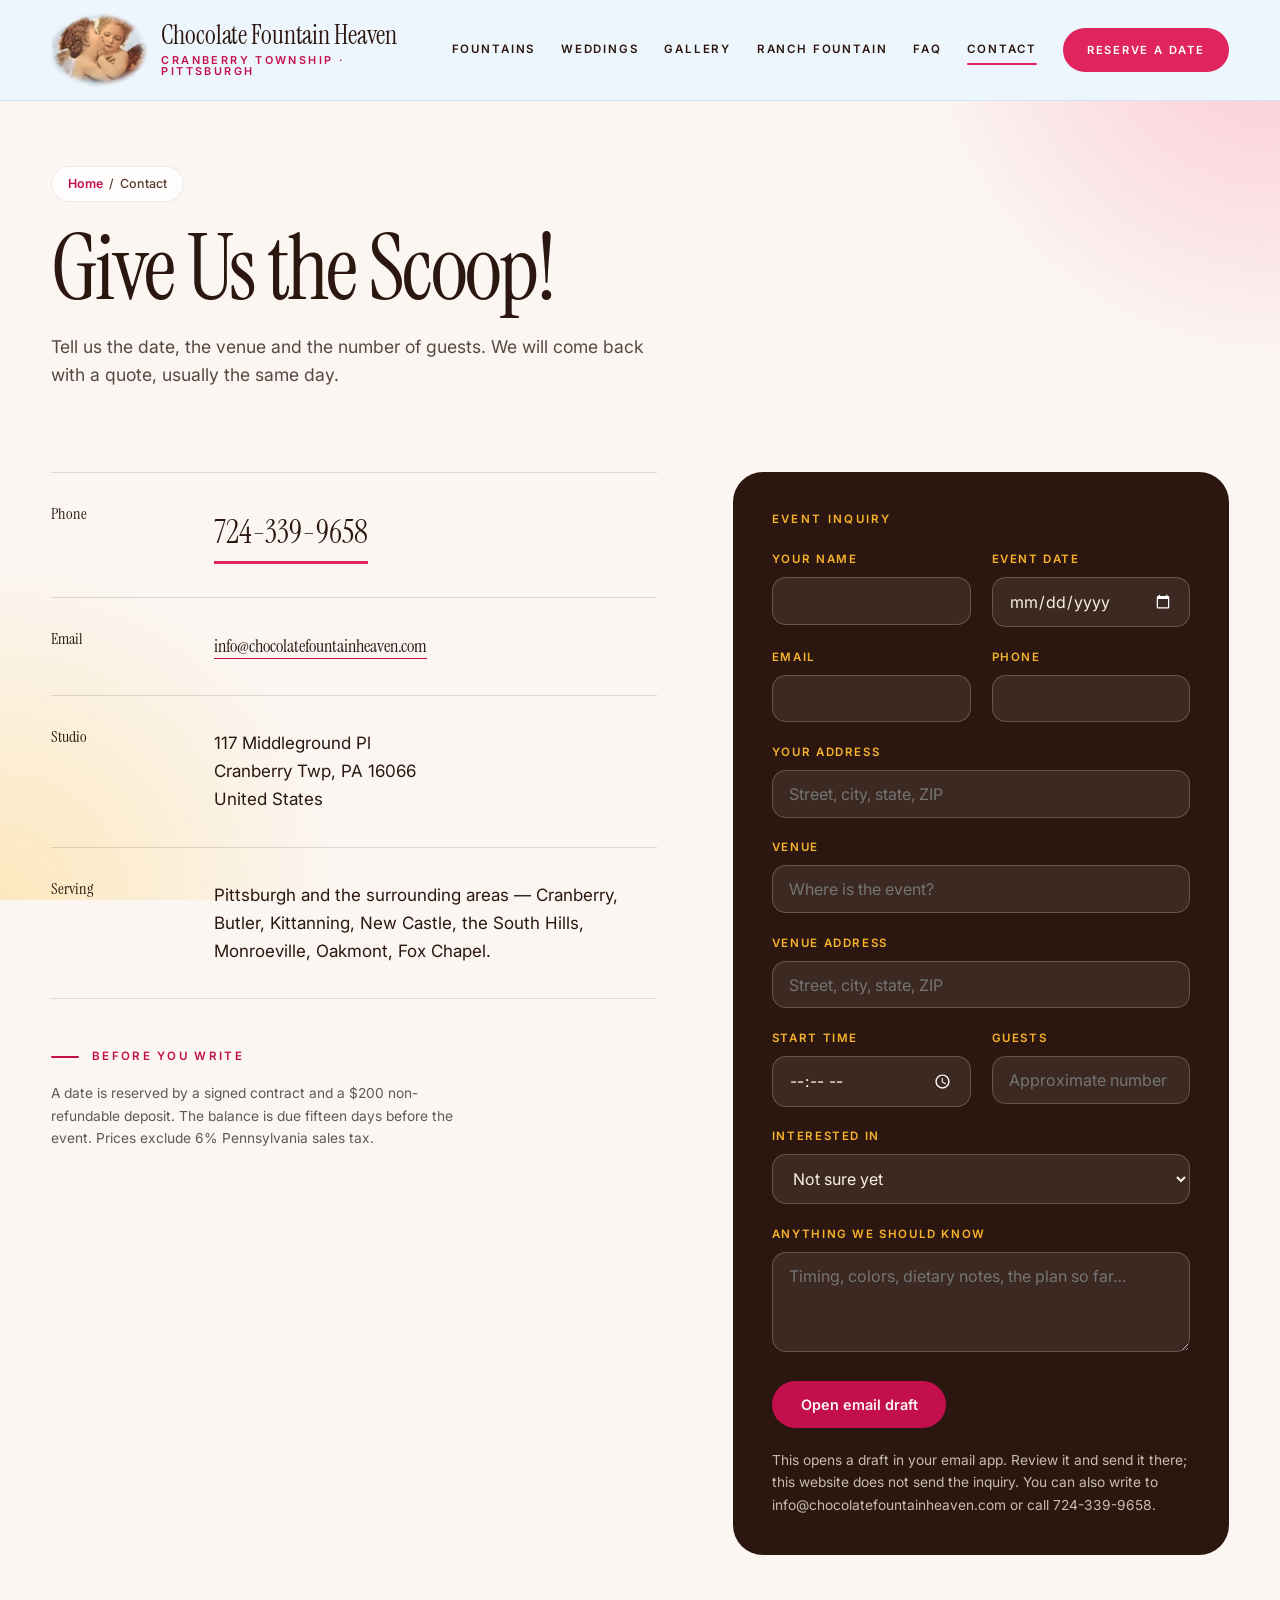
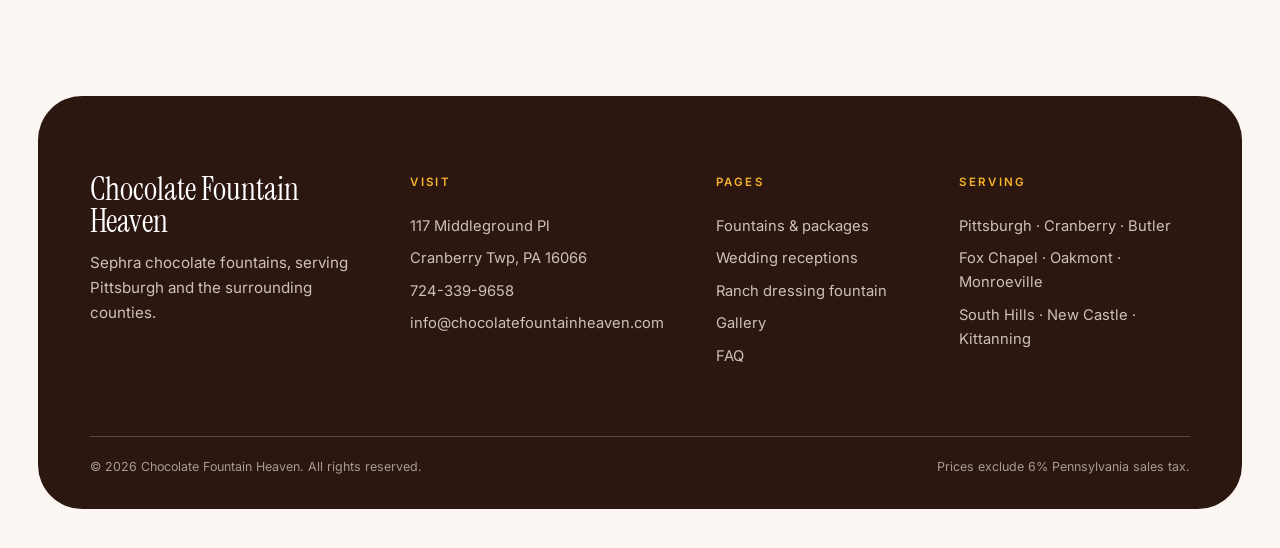
==== commit af3d4ea3: "Header: very light blue background, angels artwork at far left Local branch only; not merged to main" ====
--- a/site/contact.html
+++ b/site/contact.html
@@ -16,8 +16,11 @@
 
 <header class="nav" id="nav">
   <a class="wordmark" href="index.html" aria-label="Chocolate Fountain Heaven, home">
-    <b>Chocolate Fountain Heaven</b>
-    <span>Cranberry Township &middot; Pittsburgh</span>
+    <img class="wordmark__angels" src="img/angels.webp" width="97" height="74" alt="" decoding="async">
+    <span class="wordmark__text">
+      <b>Chocolate Fountain Heaven</b>
+      <span>Cranberry Township &middot; Pittsburgh</span>
+    </span>
   </a>
   <nav class="nav__links" aria-label="Main">
     <a href="fountains.html">Fountains</a>
--- a/site/css/style.css
+++ b/site/css/style.css
@@ -106,20 +106,24 @@
 .nav {
   position: fixed; inset: 0 0 auto 0; z-index: 900;
   display: flex; align-items: center; justify-content: space-between; gap: 2rem;
-  padding: 1.15rem var(--pad);
-  border-bottom: 1px solid transparent;
+  padding: .8rem var(--pad);
+  background: #eef6fd;                       /* very light blue header */
+  border-bottom: 1px solid rgba(110, 160, 210, .22);
   color: var(--ink);
   transition: background .4s var(--ease), border-color .4s var(--ease), padding .4s var(--ease), box-shadow .4s var(--ease);
 }
 .nav.is-stuck {
-  background: rgba(251, 246, 241, .94);
+  background: rgba(238, 246, 253, .95);
   backdrop-filter: blur(14px) saturate(130%); -webkit-backdrop-filter: blur(14px) saturate(130%);
-  border-bottom-color: var(--line); box-shadow: 0 8px 30px rgba(80, 40, 25, .06);
-  padding-block: .7rem;
-}
-.wordmark { display: flex; flex-direction: column; line-height: 1; }
+  box-shadow: 0 8px 30px rgba(60, 100, 150, .12);
+  padding-block: .45rem;
+}
+.wordmark { display: flex; align-items: center; gap: .85rem; line-height: 1; }
+.wordmark__angels { height: 74px; width: auto; flex: none; transition: height .4s var(--ease); }
+.nav.is-stuck .wordmark__angels { height: 56px; }
+.wordmark__text { display: flex; flex-direction: column; line-height: 1; }
 .wordmark b { font-family: var(--display); font-weight: 400; font-size: 1.6rem; letter-spacing: -.005em; }
-.wordmark span {
+.wordmark__text span {
   font-size: .68rem; font-weight: 600; letter-spacing: .22em; text-transform: uppercase;
   margin-top: .45rem; color: var(--brass);
 }
@@ -437,7 +441,7 @@
   .section--dark, .section--cream, .foot { margin-inline: 2vw; border-radius: 32px; }
 }
 @media (max-width: 520px) {
-  .wordmark b { font-size: 1.35rem; } .wordmark span { font-size: .58rem; letter-spacing: .16em; }
+  .wordmark__angels { height: 52px; } .wordmark { gap: .6rem; } .wordmark b { font-size: 1.2rem; white-space: nowrap; } .wordmark__text span { font-size: .5rem; letter-spacing: .1em; white-space: nowrap; }
   .masonry { grid-template-columns: 1fr; }
   .foot__grid, .steps, .form__row, .bento { grid-template-columns: 1fr; }
   .bento__card--big, .bento__card--berry { grid-column: auto; }
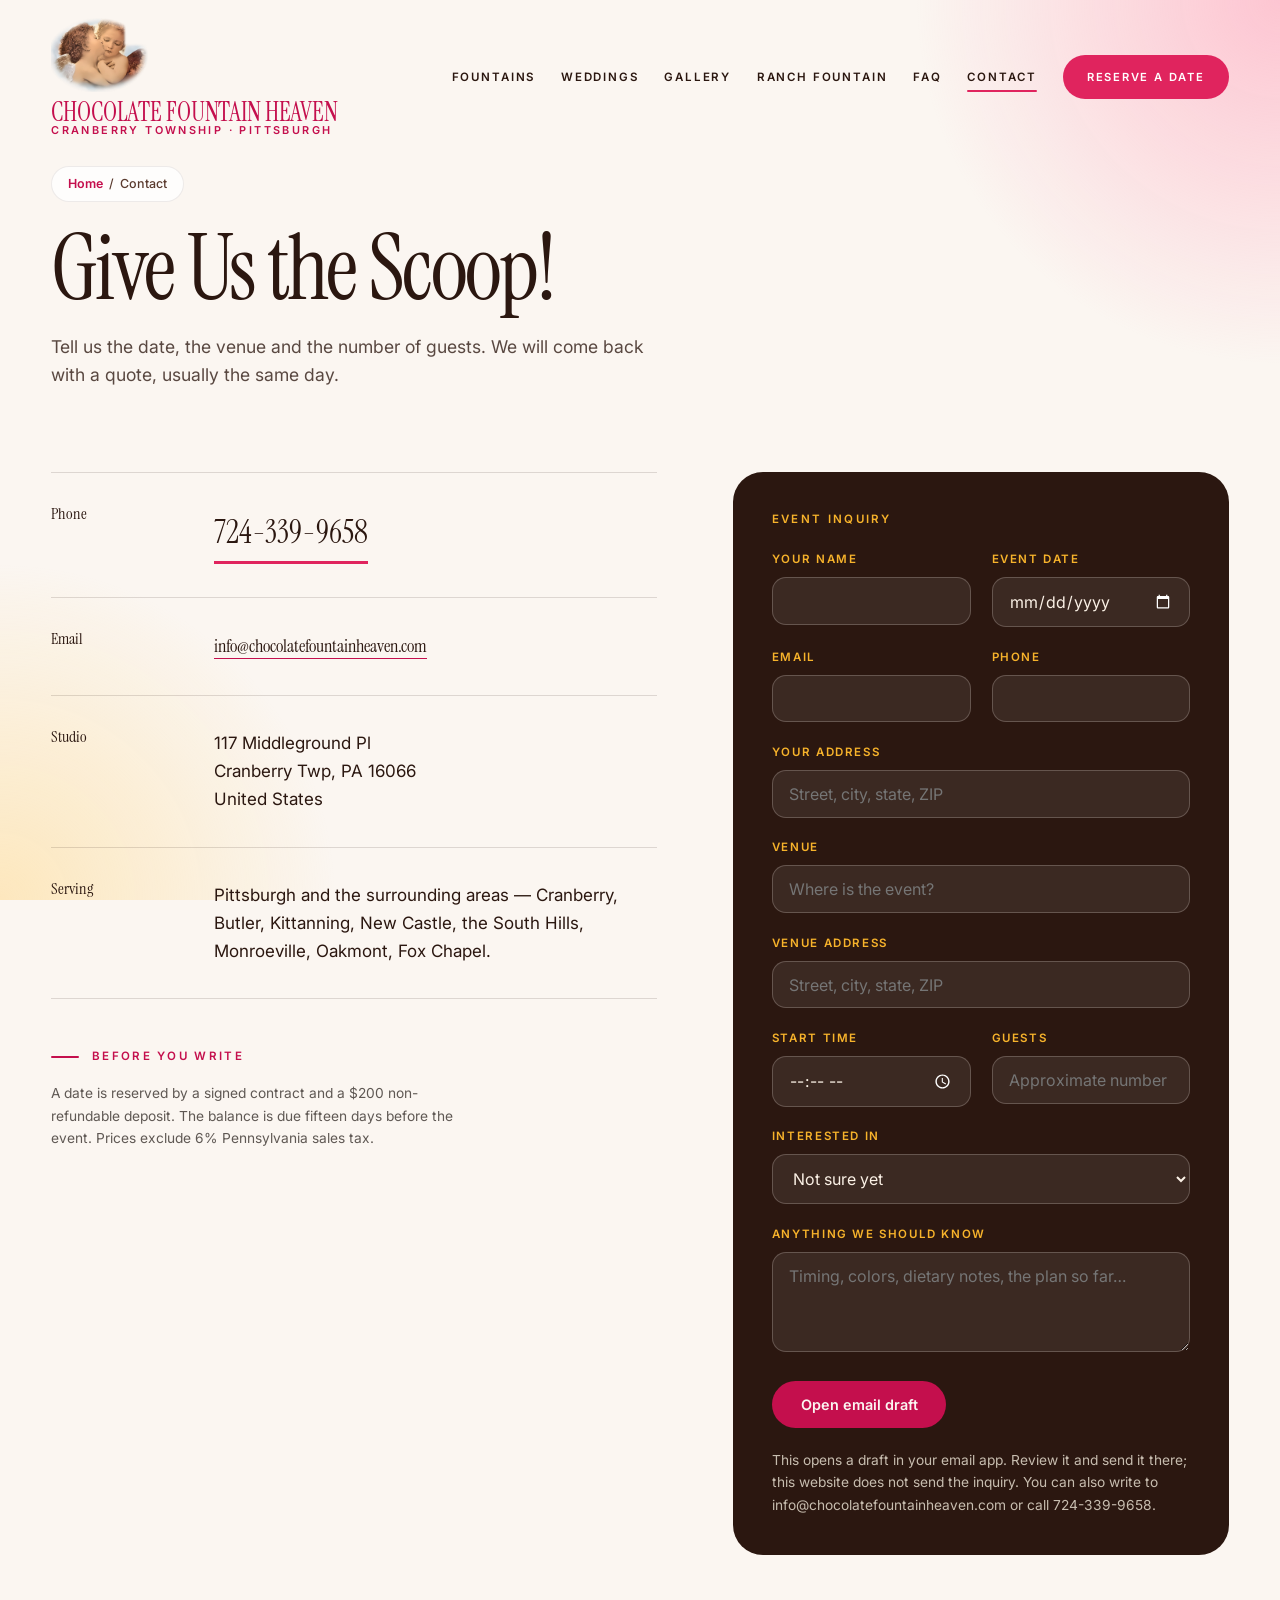
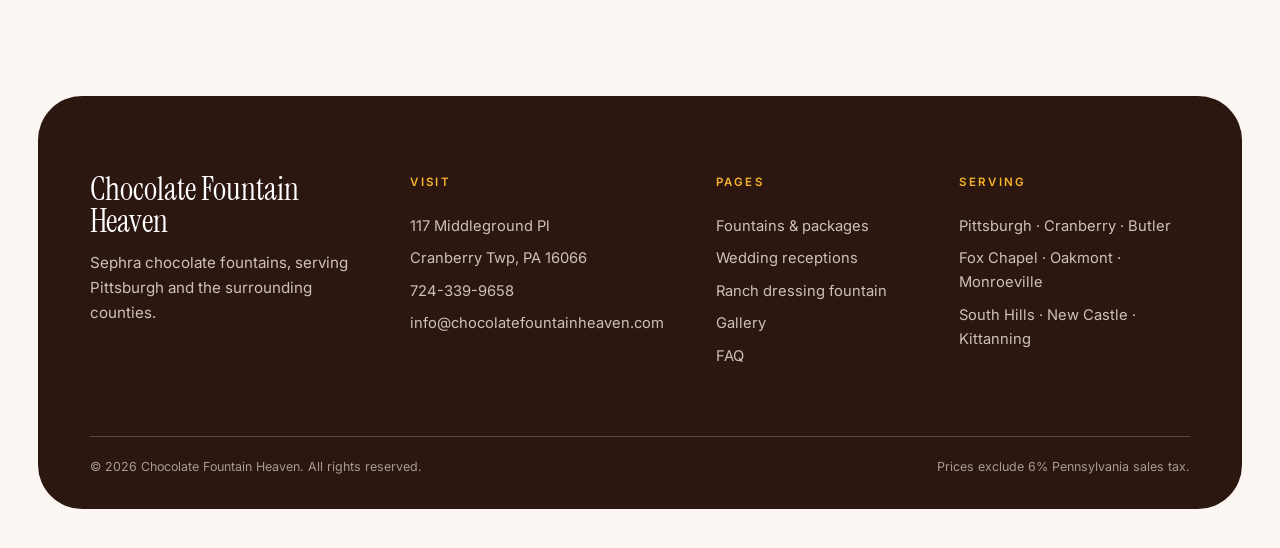
==== commit 07ed252d: "Cache-bust css/js so browsers load the new design immediately Co-Authored-By: Claude Sonnet 5.5 <nor" ====
--- a/site/contact.html
+++ b/site/contact.html
@@ -8,7 +8,7 @@
 <link rel="preconnect" href="https://fonts.googleapis.com">
 <link rel="preconnect" href="https://fonts.gstatic.com" crossorigin>
 <link href="https://fonts.googleapis.com/css2?family=Instrument+Serif:ital@0;1&family=Inter:wght@400;500;600&display=swap" rel="stylesheet">
-<link rel="stylesheet" href="css/style.css">
+<link rel="stylesheet" href="css/style.css?v=2026-11-21">
 <link rel="icon" href="data:image/svg+xml,%3Csvg xmlns='http://www.w3.org/2000/svg' viewBox='0 0 64 64'%3E%3Crect width='64' height='64' fill='%23150d09'/%3E%3Cpath d='M32 12c8 0 14 6 14 13s-6 12-14 12-14-5-14-12 6-13 14-13zm0 6c-4 0-8 3-8 7s4 6 8 6 8-2 8-6-4-7-8-7zm0 16c5 0 9 2 9 2v16H23V36s4-2 9-2z' fill='%23cfa46a'/%3E%3C/svg%3E">
 </head>
 <body>
@@ -156,6 +156,6 @@
     </div>
   </div>
 </footer>
-<script src="js/main.js"></script>
+<script src="js/main.js?v=2026-11-21"></script>
 </body>
 </html>
--- a/site/css/style.css
+++ b/site/css/style.css
@@ -106,24 +106,20 @@
 .nav {
   position: fixed; inset: 0 0 auto 0; z-index: 900;
   display: flex; align-items: center; justify-content: space-between; gap: 2rem;
-  padding: .8rem var(--pad);
-  background: #eef6fd;                       /* very light blue header */
-  border-bottom: 1px solid rgba(110, 160, 210, .22);
+  padding: 1.15rem var(--pad);
+  border-bottom: 1px solid transparent;
   color: var(--ink);
   transition: background .4s var(--ease), border-color .4s var(--ease), padding .4s var(--ease), box-shadow .4s var(--ease);
 }
 .nav.is-stuck {
-  background: rgba(238, 246, 253, .95);
+  background: rgba(251, 246, 241, .94);
   backdrop-filter: blur(14px) saturate(130%); -webkit-backdrop-filter: blur(14px) saturate(130%);
-  box-shadow: 0 8px 30px rgba(60, 100, 150, .12);
-  padding-block: .45rem;
-}
-.wordmark { display: flex; align-items: center; gap: .85rem; line-height: 1; }
-.wordmark__angels { height: 74px; width: auto; flex: none; transition: height .4s var(--ease); }
-.nav.is-stuck .wordmark__angels { height: 56px; }
-.wordmark__text { display: flex; flex-direction: column; line-height: 1; }
+  border-bottom-color: var(--line); box-shadow: 0 8px 30px rgba(80, 40, 25, .06);
+  padding-block: .7rem;
+}
+.wordmark { display: flex; flex-direction: column; line-height: 1; }
 .wordmark b { font-family: var(--display); font-weight: 400; font-size: 1.6rem; letter-spacing: -.005em; }
-.wordmark__text span {
+.wordmark span {
   font-size: .68rem; font-weight: 600; letter-spacing: .22em; text-transform: uppercase;
   margin-top: .45rem; color: var(--brass);
 }
@@ -330,6 +326,11 @@
 .masonry figure:hover img { transform: scale(1.06); }
 .masonry figcaption { position: absolute; left: 14px; bottom: 14px; padding: .4rem 1rem; border-radius: 30px; background: rgba(255, 255, 255, .85); font-size: .74rem; font-weight: 600; }
 
+/* Gender reveal: two-up on desktop, stacked on phones so each photo stays large */
+.masonry.reveal-pair { grid-template-columns: repeat(2, minmax(0, 1fr)); max-width: 660px; gap: 22px; }
+.masonry.reveal-pair figure:nth-child(3n+2) { transform: none; }
+@media (max-width: 520px) { .masonry.reveal-pair { grid-template-columns: 1fr; max-width: 420px; gap: 18px; } }
+
 /* ---------- gallery page ---------- */
 .plates { display: grid; grid-template-columns: repeat(3, minmax(0, 1fr)); grid-auto-flow: dense; gap: clamp(.9rem, 2vw, 1.5rem); }
 .plates figure { margin: 0; position: relative; }
@@ -441,7 +442,7 @@
   .section--dark, .section--cream, .foot { margin-inline: 2vw; border-radius: 32px; }
 }
 @media (max-width: 520px) {
-  .wordmark__angels { height: 52px; } .wordmark { gap: .6rem; } .wordmark b { font-size: 1.2rem; white-space: nowrap; } .wordmark__text span { font-size: .5rem; letter-spacing: .1em; white-space: nowrap; }
+  .wordmark b { font-size: 1.35rem; } .wordmark span { font-size: .58rem; letter-spacing: .16em; }
   .masonry { grid-template-columns: 1fr; }
   .foot__grid, .steps, .form__row, .bento { grid-template-columns: 1fr; }
   .bento__card--big, .bento__card--berry { grid-column: auto; }
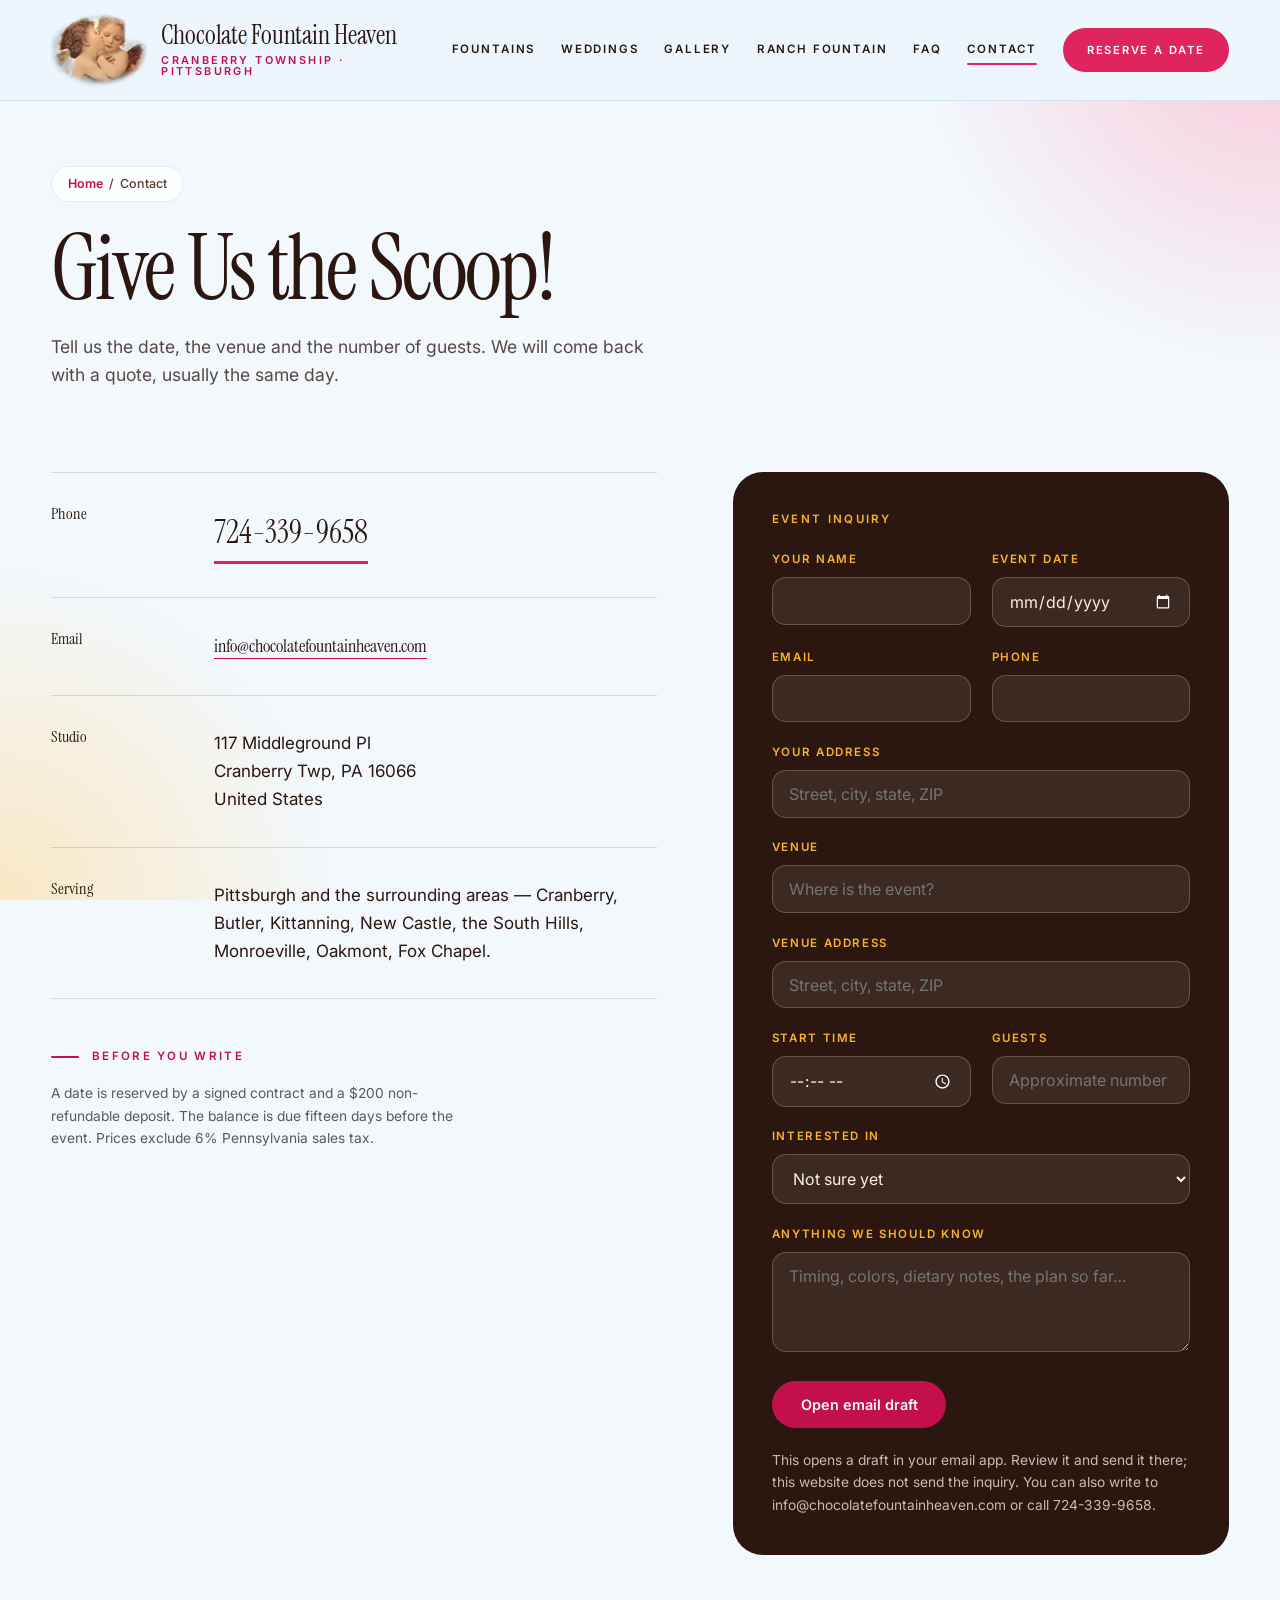
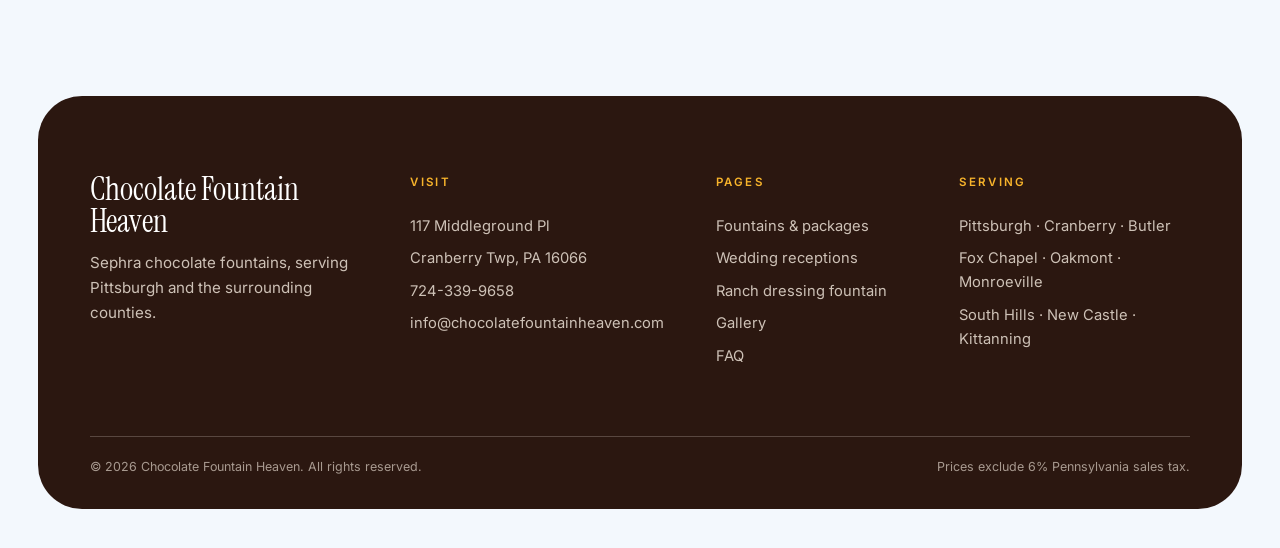
==== commit 6a96b506: "feat(cfh): Gerra's Nov 21 revisions — copy, dippers, gallery, faster hero rotation (STE-713) - Openi" ====
--- a/site/contact.html
+++ b/site/contact.html
@@ -8,7 +8,7 @@
 <link rel="preconnect" href="https://fonts.googleapis.com">
 <link rel="preconnect" href="https://fonts.gstatic.com" crossorigin>
 <link href="https://fonts.googleapis.com/css2?family=Instrument+Serif:ital@0;1&family=Inter:wght@400;500;600&display=swap" rel="stylesheet">
-<link rel="stylesheet" href="css/style.css?v=2026-11-21">
+<link rel="stylesheet" href="css/style.css?v=2026-11-23">
 <link rel="icon" href="data:image/svg+xml,%3Csvg xmlns='http://www.w3.org/2000/svg' viewBox='0 0 64 64'%3E%3Crect width='64' height='64' fill='%23150d09'/%3E%3Cpath d='M32 12c8 0 14 6 14 13s-6 12-14 12-14-5-14-12 6-13 14-13zm0 6c-4 0-8 3-8 7s4 6 8 6 8-2 8-6-4-7-8-7zm0 16c5 0 9 2 9 2v16H23V36s4-2 9-2z' fill='%23cfa46a'/%3E%3C/svg%3E">
 </head>
 <body>
@@ -156,6 +156,6 @@
     </div>
   </div>
 </footer>
-<script src="js/main.js?v=2026-11-21"></script>
+<script src="js/main.js?v=2026-11-23"></script>
 </body>
 </html>
--- a/site/css/style.css
+++ b/site/css/style.css
@@ -11,7 +11,7 @@
   --ink-soft:   #3b2219;
   --cocoa:      #5a3a2e;
   --cream:      #fbf1e6;
-  --paper:      #fbf6f1;
+  --paper:      #f3f8fd;
   --blush:      #f3dcd3;
   --brass:      #c40f4d;   /* accent text + lines: raspberry (AA on paper) */
   --berry:      #e0245e;   /* accent fills */
@@ -97,7 +97,10 @@
 .section--dark .chapter__no { -webkit-text-stroke-color: var(--gold); }
 .chapter__head { display: flex; flex-wrap: wrap; align-items: baseline; gap: .5rem 1.4rem; margin-bottom: clamp(1.6rem, 3vw, 2.8rem); }
 .chapter__head h2 { flex: 1 1 auto; }
-.chapter__head .aside { font-family: var(--display); font-style: italic; color: var(--brass); font-size: 1.35rem; }
+.chapter__head .aside {
+  font-family: var(--display); font-style: italic; color: var(--brass);
+  font-size: clamp(1.1rem, 1.55vw, 1.38rem); line-height: 1.25; text-wrap: balance;
+}
 .section--dark .chapter__head .aside { color: var(--gold); }
 .rule { height: 1px; background: var(--line); border: 0; margin: 0; }
 .section--dark .rule { background: var(--line-cream); }
@@ -106,20 +109,24 @@
 .nav {
   position: fixed; inset: 0 0 auto 0; z-index: 900;
   display: flex; align-items: center; justify-content: space-between; gap: 2rem;
-  padding: 1.15rem var(--pad);
-  border-bottom: 1px solid transparent;
+  padding: .8rem var(--pad);
+  background: #eef6fd;                       /* very light blue header */
+  border-bottom: 1px solid rgba(110, 160, 210, .22);
   color: var(--ink);
   transition: background .4s var(--ease), border-color .4s var(--ease), padding .4s var(--ease), box-shadow .4s var(--ease);
 }
 .nav.is-stuck {
-  background: rgba(251, 246, 241, .94);
+  background: rgba(238, 246, 253, .95);
   backdrop-filter: blur(14px) saturate(130%); -webkit-backdrop-filter: blur(14px) saturate(130%);
-  border-bottom-color: var(--line); box-shadow: 0 8px 30px rgba(80, 40, 25, .06);
-  padding-block: .7rem;
-}
-.wordmark { display: flex; flex-direction: column; line-height: 1; }
+  box-shadow: 0 8px 30px rgba(60, 100, 150, .12);
+  padding-block: .45rem;
+}
+.wordmark { display: flex; align-items: center; gap: .85rem; line-height: 1; }
+.wordmark__angels { height: 74px; width: auto; flex: none; transition: height .4s var(--ease); }
+.nav.is-stuck .wordmark__angels { height: 56px; }
+.wordmark__text { display: flex; flex-direction: column; line-height: 1; }
 .wordmark b { font-family: var(--display); font-weight: 400; font-size: 1.6rem; letter-spacing: -.005em; }
-.wordmark span {
+.wordmark__text span {
   font-size: .68rem; font-weight: 600; letter-spacing: .22em; text-transform: uppercase;
   margin-top: .45rem; color: var(--brass);
 }
@@ -197,6 +204,7 @@
 .hero__actions { display: flex; flex-wrap: wrap; gap: .8rem; }
 .proof { list-style: none; display: flex; flex-wrap: wrap; gap: 1rem 2.4rem; margin: 2.6rem 0 0; padding: 0; }
 .proof b { display: block; font: 400 clamp(1.9rem, 2.6vw, 2.5rem)/1 var(--display); }
+.proof b.proof-choc { font-size: clamp(1.2rem, 1.75vw, 1.62rem); line-height: 1.15; }
 .proof li > span { font-size: .82rem; color: var(--cocoa); }
 .proof b span { font: inherit; color: inherit; }
 .hero__note { margin: 1.6rem 0 0; font-family: var(--display); font-style: italic; font-size: 1.25rem; color: var(--brass); }
@@ -251,6 +259,18 @@
 .feature .feature__media--portrait img { height: auto; aspect-ratio: 4 / 5; }
 .feature__media::before { content: ""; position: absolute; inset: 22px -18px -18px 22px; border-radius: var(--r); background: var(--gold); z-index: -1; }
 .feature--flip .feature__media::before { background: var(--lilac); }
+/* ---------- 44-inch showcase (STE-713) ---------- */
+.showcase {
+  margin-top: clamp(2rem, 4vw, 3.2rem); padding: clamp(1.6rem, 3.4vw, 3rem);
+  border: 1px solid var(--line); border-radius: var(--r);
+  background: linear-gradient(135deg, rgba(207,164,106,.12), rgba(232,211,202,.28) 55%, rgba(255,255,255,.6));
+  box-shadow: 0 22px 54px rgba(80,40,25,.10);
+}
+.showcase h3 { font-size: clamp(1.9rem, 3.4vw, 2.9rem); margin: .9rem 0 1rem; }
+.showcase__lede { font-family: var(--display); font-size: clamp(1.25rem, 2.1vw, 1.7rem); line-height: 1.42; color: var(--ink); max-width: 46ch; }
+.showcase p { max-width: 62ch; }
+.showcase p + p { margin-top: 1rem; }
+
 .feature__cap {
   position: absolute; left: 16px; bottom: 16px; padding: .55rem 1.1rem; border-radius: 40px;
   background: rgba(255, 255, 255, .82); backdrop-filter: blur(10px); -webkit-backdrop-filter: blur(10px);
@@ -326,11 +346,6 @@
 .masonry figure:hover img { transform: scale(1.06); }
 .masonry figcaption { position: absolute; left: 14px; bottom: 14px; padding: .4rem 1rem; border-radius: 30px; background: rgba(255, 255, 255, .85); font-size: .74rem; font-weight: 600; }
 
-/* Gender reveal: two-up on desktop, stacked on phones so each photo stays large */
-.masonry.reveal-pair { grid-template-columns: repeat(2, minmax(0, 1fr)); max-width: 660px; gap: 22px; }
-.masonry.reveal-pair figure:nth-child(3n+2) { transform: none; }
-@media (max-width: 520px) { .masonry.reveal-pair { grid-template-columns: 1fr; max-width: 420px; gap: 18px; } }
-
 /* ---------- gallery page ---------- */
 .plates { display: grid; grid-template-columns: repeat(3, minmax(0, 1fr)); grid-auto-flow: dense; gap: clamp(.9rem, 2vw, 1.5rem); }
 .plates figure { margin: 0; position: relative; }
@@ -442,7 +457,7 @@
   .section--dark, .section--cream, .foot { margin-inline: 2vw; border-radius: 32px; }
 }
 @media (max-width: 520px) {
-  .wordmark b { font-size: 1.35rem; } .wordmark span { font-size: .58rem; letter-spacing: .16em; }
+  .wordmark__angels { height: 52px; } .wordmark { gap: .6rem; } .wordmark b { font-size: 1.2rem; white-space: nowrap; } .wordmark__text span { font-size: .5rem; letter-spacing: .1em; white-space: nowrap; }
   .masonry { grid-template-columns: 1fr; }
   .foot__grid, .steps, .form__row, .bento { grid-template-columns: 1fr; }
   .bento__card--big, .bento__card--berry { grid-column: auto; }
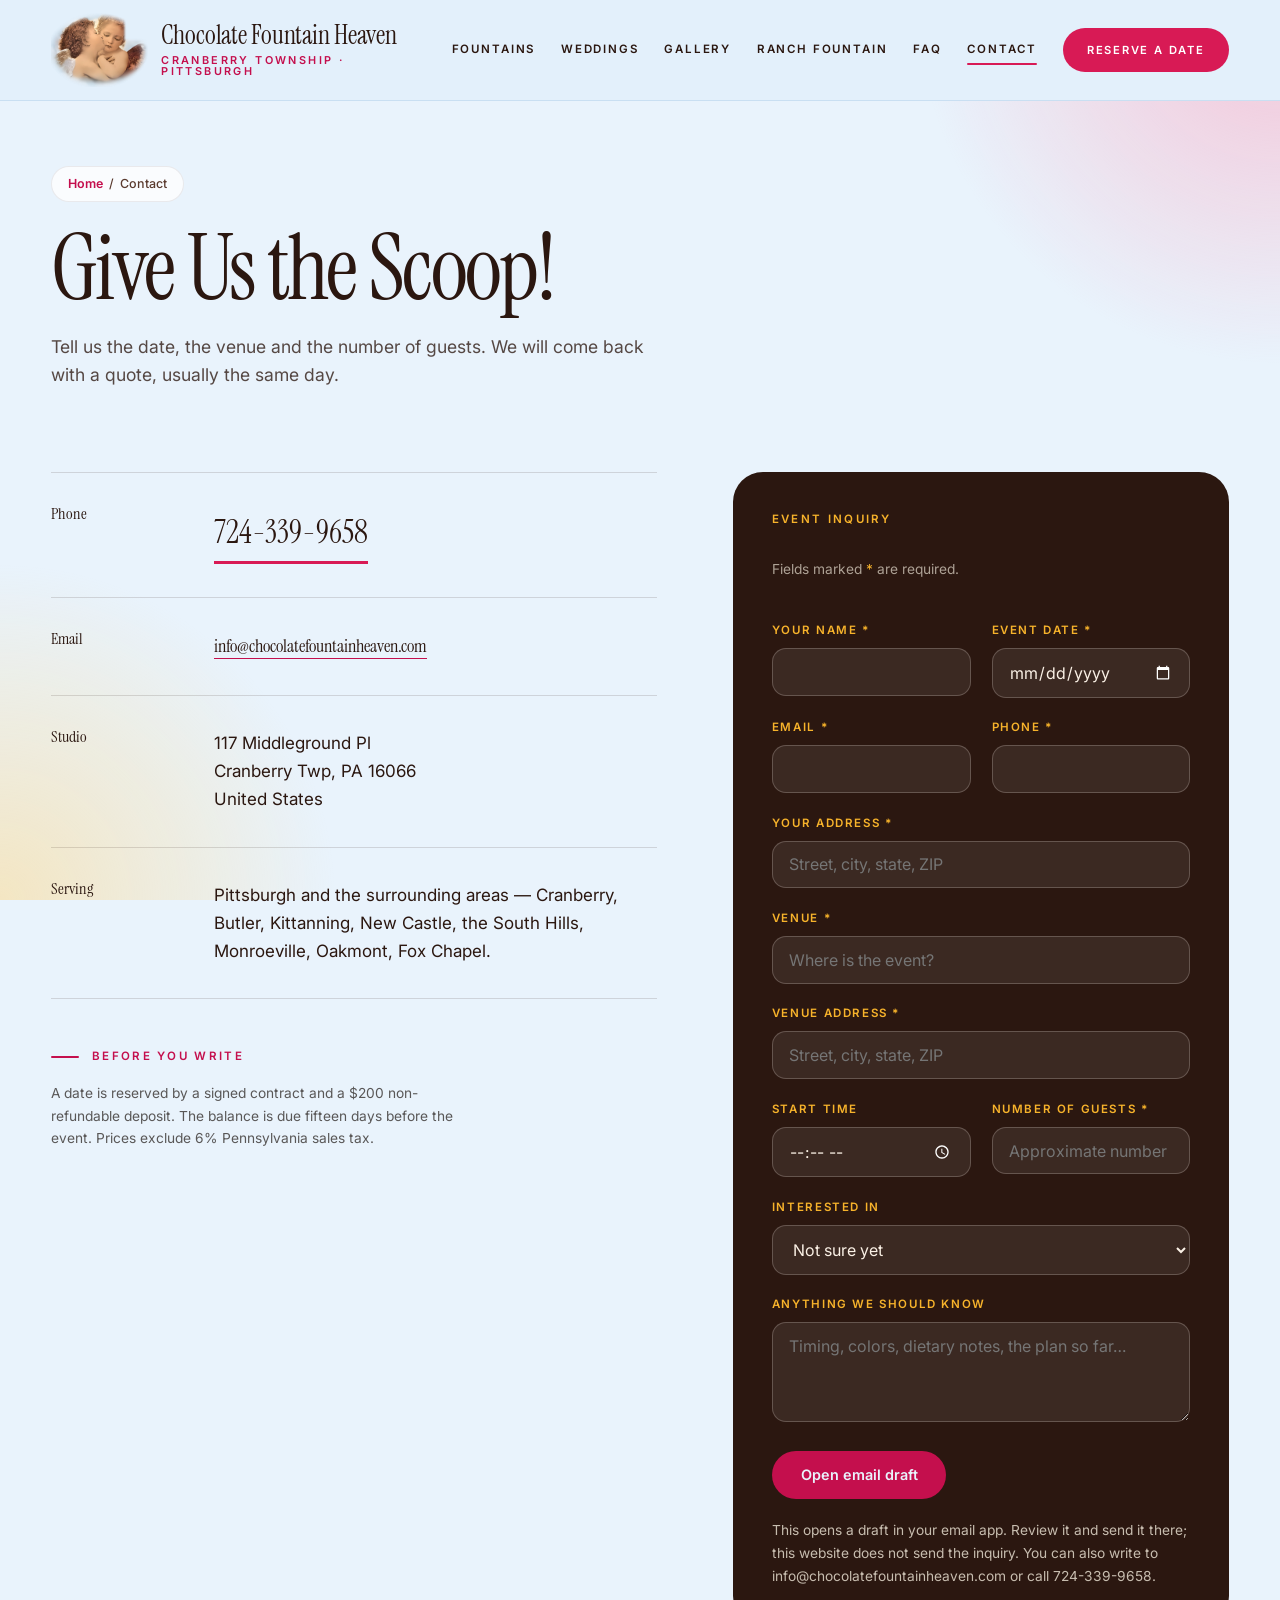
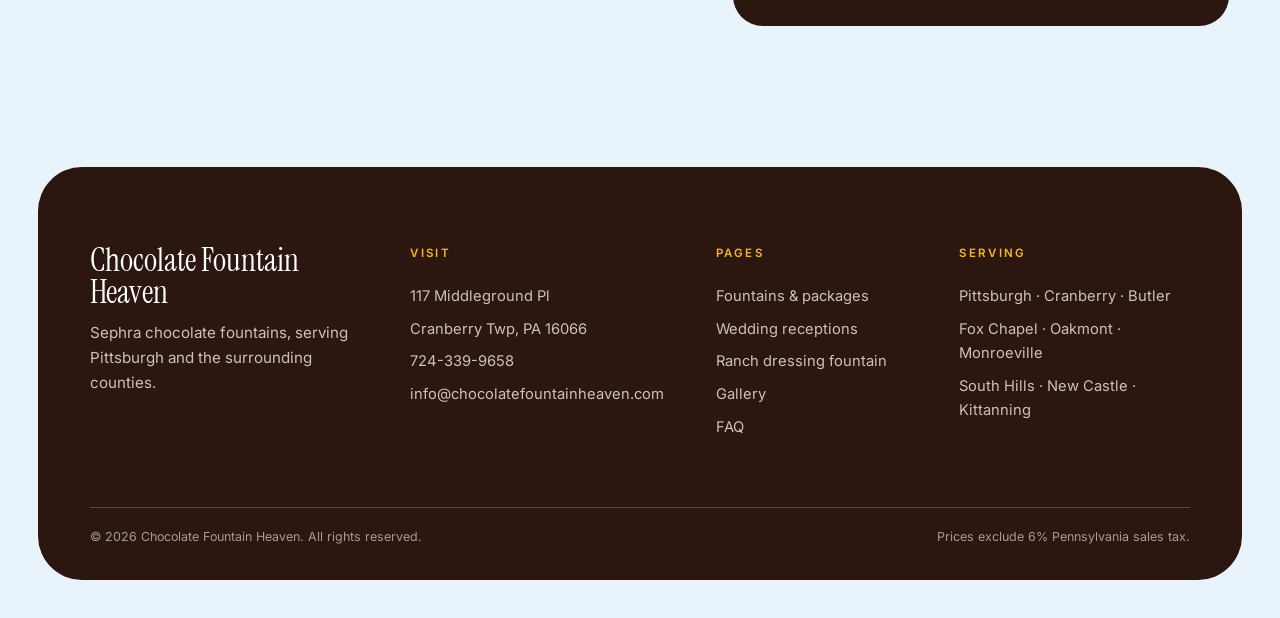
==== commit 013372d8: "content(cfh): Gerra's 26 Nov revision set + 28 new gallery photographs (STE-800) PDF "Thanksgiving W" ====
--- a/site/contact.html
+++ b/site/contact.html
@@ -81,20 +81,21 @@
       <div data-reveal>
         <form class="form" data-mailto style="background:var(--ink);padding:clamp(1.6rem,3vw,2.6rem);color:var(--cream)">
           <span class="eyebrow" style="color:var(--brass-lt)">Event inquiry</span>
+          <p class="small" style="color:rgba(244,236,221,.65);margin:.5rem 0 1.2rem">Fields marked <span style="color:var(--gold)">*</span> are required.</p>
           <div class="form__row">
-            <div class="field"><label for="c-name">Your name</label><input id="c-name" name="name" type="text" required></div>
-            <div class="field"><label for="c-date">Event date</label><input id="c-date" name="date" type="date"></div>
+            <div class="field"><label for="c-name">Your name <span class="req" aria-hidden="true">*</span></label><input id="c-name" name="name" type="text" required></div>
+            <div class="field"><label for="c-date">Event date <span class="req" aria-hidden="true">*</span></label><input id="c-date" name="date" type="date" required></div>
           </div>
           <div class="form__row">
-            <div class="field"><label for="c-email">Email</label><input id="c-email" name="email" type="email" required></div>
-            <div class="field"><label for="c-phone">Phone</label><input id="c-phone" name="phone" type="tel"></div>
+            <div class="field"><label for="c-email">Email <span class="req" aria-hidden="true">*</span></label><input id="c-email" name="email" type="email" required></div>
+            <div class="field"><label for="c-phone">Phone <span class="req" aria-hidden="true">*</span></label><input id="c-phone" name="phone" type="tel" required></div>
           </div>
-          <div class="field"><label for="c-address">Your address</label><input id="c-address" name="address" type="text" placeholder="Street, city, state, ZIP"></div>
-          <div class="field"><label for="c-venue">Venue</label><input id="c-venue" name="venue" type="text" placeholder="Where is the event?"></div>
-          <div class="field"><label for="c-venue-address">Venue address</label><input id="c-venue-address" name="venue-address" type="text" placeholder="Street, city, state, ZIP"></div>
+          <div class="field"><label for="c-address">Your address <span class="req" aria-hidden="true">*</span></label><input id="c-address" name="address" type="text" placeholder="Street, city, state, ZIP" required></div>
+          <div class="field"><label for="c-venue">Venue <span class="req" aria-hidden="true">*</span></label><input id="c-venue" name="venue" type="text" placeholder="Where is the event?" required></div>
+          <div class="field"><label for="c-venue-address">Venue address <span class="req" aria-hidden="true">*</span></label><input id="c-venue-address" name="venue-address" type="text" placeholder="Street, city, state, ZIP" required></div>
           <div class="form__row">
             <div class="field"><label for="c-start">Start time</label><input id="c-start" name="start-time" type="time"></div>
-            <div class="field"><label for="c-guests">Guests</label><input id="c-guests" name="guests" type="text" placeholder="Approximate number"></div>
+            <div class="field"><label for="c-guests">Number of guests <span class="req" aria-hidden="true">*</span></label><input id="c-guests" name="guests" type="text" placeholder="Approximate number" required></div>
           </div>
           <div class="field"><label for="c-fountain">Interested in</label>
             <select id="c-fountain" name="fountain">
--- a/site/css/style.css
+++ b/site/css/style.css
@@ -11,16 +11,16 @@
   --ink-soft:   #3b2219;
   --cocoa:      #5a3a2e;
   --cream:      #fbf1e6;
-  --paper:      #f3f8fd;
-  --blush:      #f3dcd3;
+  --paper:      #e9f3fc;
+  --blush:      #eed2c6;
   --brass:      #c40f4d;   /* accent text + lines: raspberry (AA on paper) */
-  --berry:      #e0245e;   /* accent fills */
+  --berry:      #d81a55;   /* accent fills */
   --brass-lt:   #f7b32b;   /* accent on dark: gold */
   --gold:       #f7b32b;
   --mint:       #c9ebd2;
   --lilac:      #e2d3f6;
   --sun:        #ffe9b8;
-  --wine:       #b80c47;
+  --wine:       #a80a40;
   --line:       rgba(43, 23, 16, .14);
   --line-lt:    rgba(43, 23, 16, .08);
   --line-cream: rgba(251, 241, 230, .22);
@@ -70,8 +70,11 @@
 .hero h1 em, .section--dark h2 em, .cta h2 em, .pagehead h1 em {
   background: linear-gradient(95deg, #ff6b94, #ffb347);
   -webkit-background-clip: text; background-clip: text; color: transparent;
-}
-.hero h1 em { background: linear-gradient(95deg, #e0245e, #f7762b); -webkit-background-clip: text; background-clip: text; color: transparent; }
+  /* gradient text clip: give the glyph edges room so no letter is cut off (client 26 Nov) */
+  display: inline-block; padding: .04em .1em; margin: -.04em -.1em;
+  -webkit-box-decoration-break: clone; box-decoration-break: clone;
+}
+.hero h1 em { background: linear-gradient(95deg, #d81a55, #f7762b); -webkit-background-clip: text; background-clip: text; color: transparent; }
 p { margin: 0 0 1.15em; }
 .lede { font-size: clamp(1.1rem, 1.3vw, 1.3rem); line-height: 1.55; color: rgba(43, 23, 16, .78); }
 .small { font-size: .86rem; }
@@ -110,13 +113,13 @@
   position: fixed; inset: 0 0 auto 0; z-index: 900;
   display: flex; align-items: center; justify-content: space-between; gap: 2rem;
   padding: .8rem var(--pad);
-  background: #eef6fd;                       /* very light blue header */
+  background: #e3f0fb;                       /* very light blue header */
   border-bottom: 1px solid rgba(110, 160, 210, .22);
   color: var(--ink);
   transition: background .4s var(--ease), border-color .4s var(--ease), padding .4s var(--ease), box-shadow .4s var(--ease);
 }
 .nav.is-stuck {
-  background: rgba(238, 246, 253, .95);
+  background: rgba(227, 240, 251, .95);
   backdrop-filter: blur(14px) saturate(130%); -webkit-backdrop-filter: blur(14px) saturate(130%);
   box-shadow: 0 8px 30px rgba(60, 100, 150, .12);
   padding-block: .45rem;
@@ -385,6 +388,8 @@
 .form { display: grid; gap: 1.3rem; }
 .form[style] { border-radius: var(--r); }
 .form__row { display: grid; grid-template-columns: 1fr 1fr; gap: 1.3rem; }
+.field label .req { color: var(--berry); font-weight: 700; }
+.cta .field label .req { color: var(--gold); }
 .field label { display: block; font-size: .72rem; font-weight: 600; letter-spacing: .14em; text-transform: uppercase; color: var(--gold); margin-bottom: .5rem; }
 .field input, .field textarea, .field select {
   width: 100%; background: rgba(255, 255, 255, .08); border: 1px solid var(--line-cream); border-radius: 14px;
